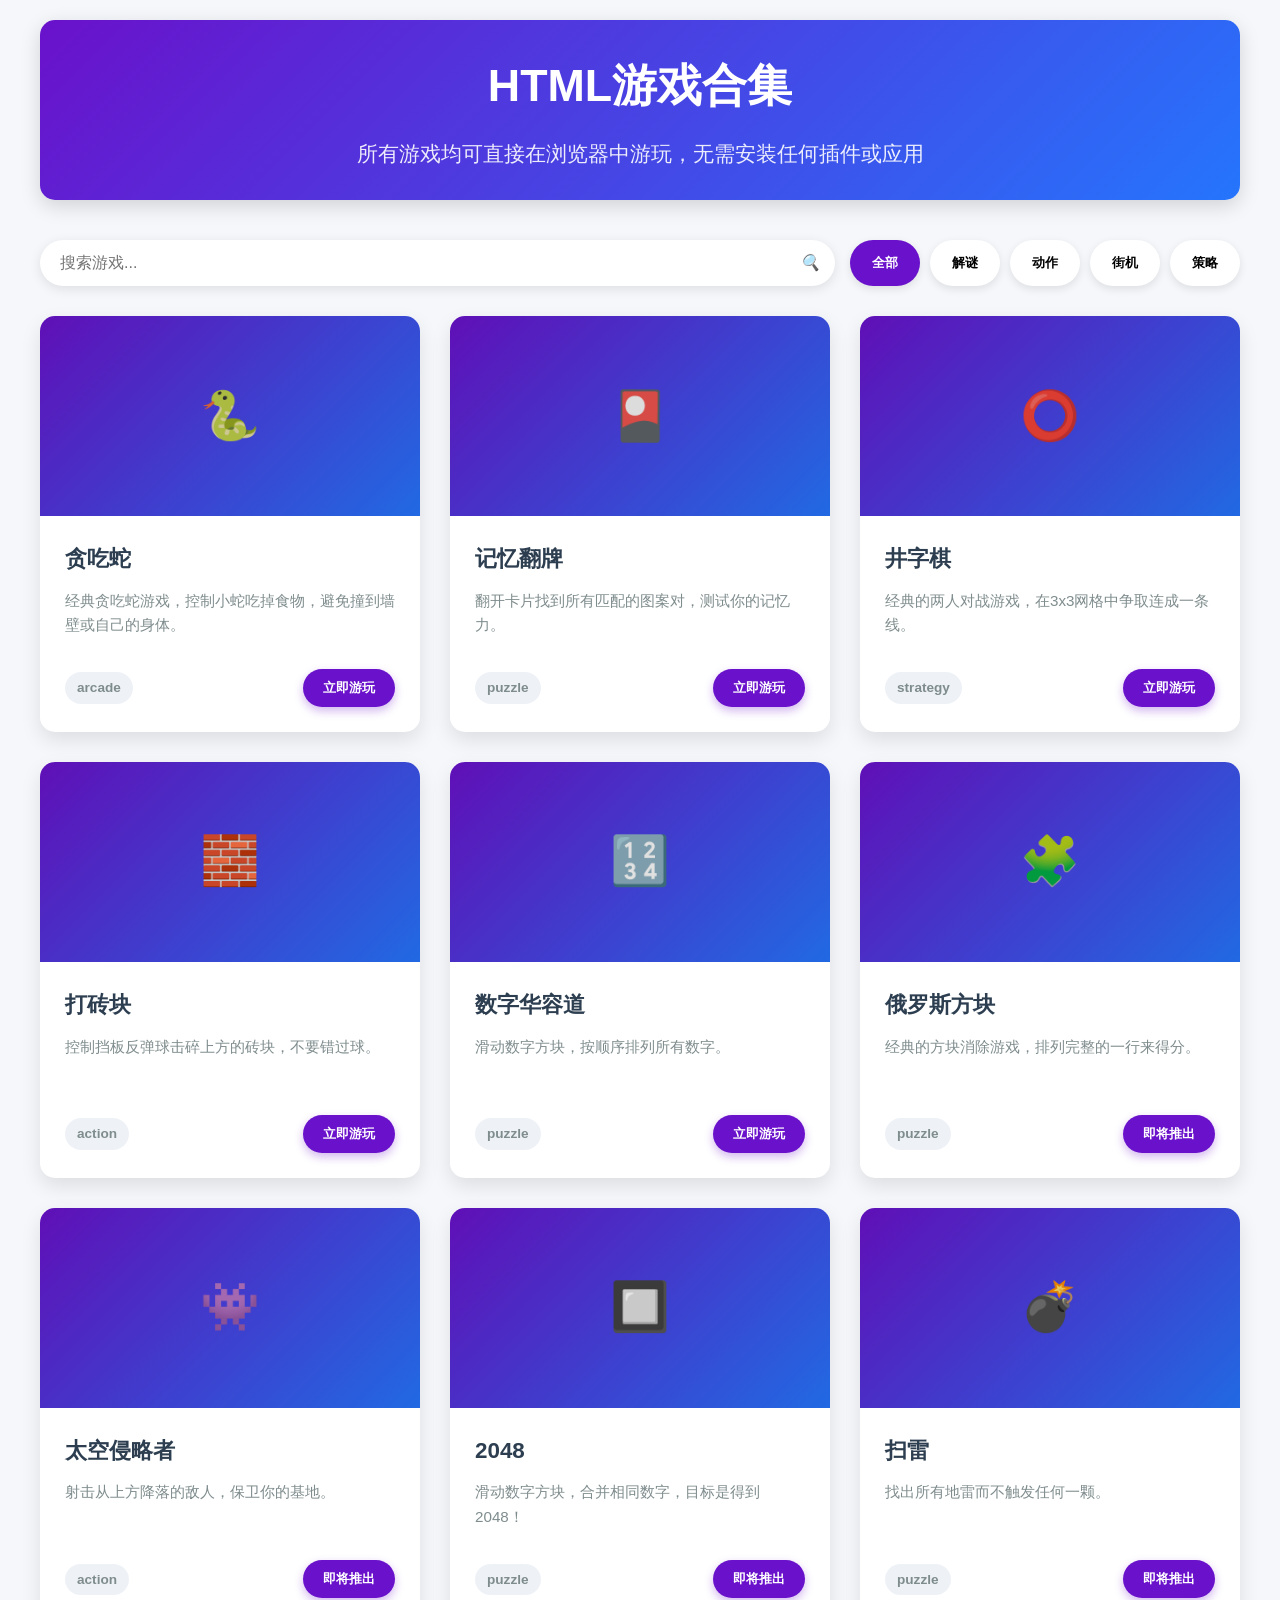
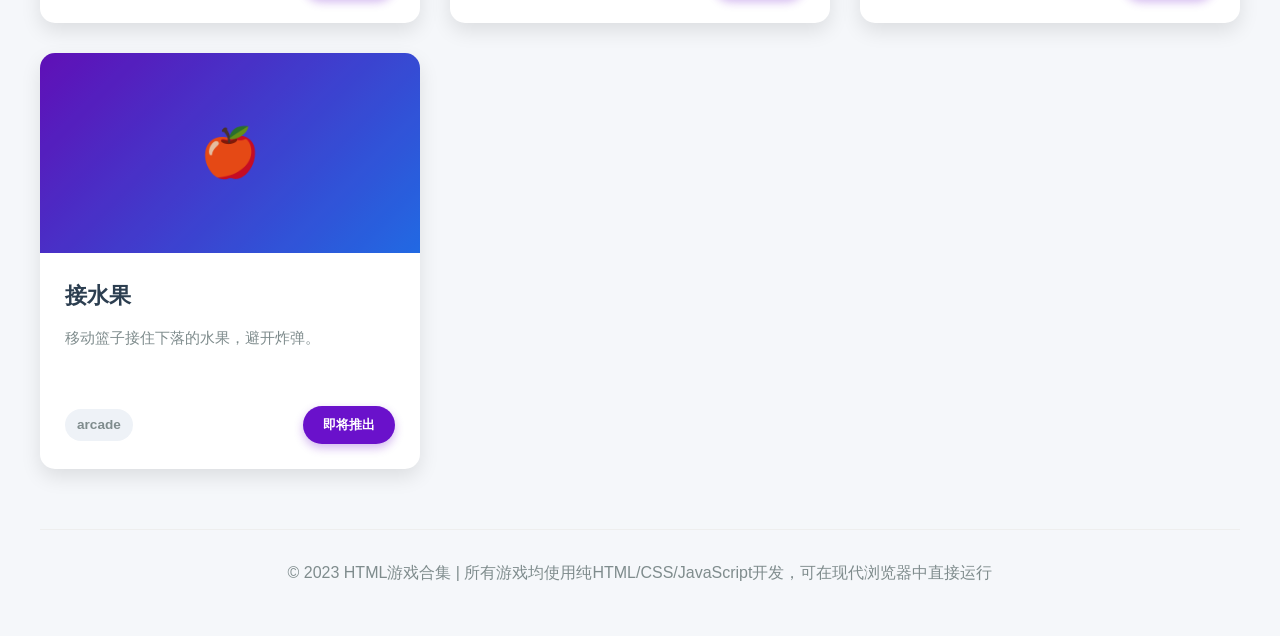
==== index.html @ 197bef22 "Add files via upload" ====
<!DOCTYPE html>
<html lang="zh-CN">
<head>
    <meta charset="UTF-8">
    <meta name="viewport" content="width=device-width, initial-scale=1.0">
    <title>HTML游戏合集 - 可直接游玩</title>
    <style>
        :root {
            --primary: #6a11cb;
            --secondary: #2575fc;
            --dark: #2c3e50;
            --light: #f5f7fa;
            --gray: #7f8c8d;
            --success: #2ecc71;
            --danger: #e74c3c;
        }
        
        * {
            margin: 0;
            padding: 0;
            box-sizing: border-box;
            font-family: 'Segoe UI', Tahoma, Geneva, Verdana, sans-serif;
        }
        
        body {
            background-color: var(--light);
            color: var(--dark);
            line-height: 1.6;
            padding: 20px;
            min-height: 100vh;
        }
        
        .container {
            max-width: 1200px;
            margin: 0 auto;
        }
        
        header {
            text-align: center;
            margin-bottom: 40px;
            padding: 30px;
            background: linear-gradient(135deg, var(--primary) 0%, var(--secondary) 100%);
            color: white;
            border-radius: 15px;
            box-shadow: 0 6px 20px rgba(0, 0, 0, 0.15);
        }
        
        h1 {
            font-size: 2.8rem;
            margin-bottom: 15px;
        }
        
        .subtitle {
            font-size: 1.3rem;
            opacity: 0.9;
            max-width: 800px;
            margin: 0 auto;
        }
        
        .controls {
            display: flex;
            justify-content: space-between;
            margin-bottom: 30px;
            flex-wrap: wrap;
            gap: 15px;
        }
        
        .search-box {
            flex: 1;
            min-width: 300px;
            position: relative;
        }
        
        .search-box input {
            width: 100%;
            padding: 14px 20px;
            border: none;
            border-radius: 30px;
            box-shadow: 0 3px 12px rgba(0, 0, 0, 0.1);
            font-size: 1rem;
            outline: none;
        }
        
        .search-box i {
            position: absolute;
            right: 15px;
            top: 50%;
            transform: translateY(-50%);
            color: var(--primary);
        }
        
        .category-filter {
            display: flex;
            gap: 10px;
            flex-wrap: wrap;
        }
        
        .category-btn {
            padding: 12px 22px;
            background: white;
            border: none;
            border-radius: 30px;
            cursor: pointer;
            box-shadow: 0 3px 8px rgba(0, 0, 0, 0.1);
            transition: all 0.3s ease;
            font-weight: 600;
        }
        
        .category-btn.active, .category-btn:hover {
            background: var(--primary);
            color: white;
        }
        
        .games-grid {
            display: grid;
            grid-template-columns: repeat(auto-fill, minmax(300px, 1fr));
            gap: 30px;
        }
        
        .game-card {
            background: white;
            border-radius: 15px;
            overflow: hidden;
            box-shadow: 0 8px 20px rgba(0, 0, 0, 0.1);
            transition: transform 0.3s ease, box-shadow 0.3s ease;
        }
        
        .game-card:hover {
            transform: translateY(-8px);
            box-shadow: 0 15px 30px rgba(0, 0, 0, 0.15);
        }
        
        .game-image {
            height: 200px;
            background: linear-gradient(135deg, var(--primary) 0%, var(--secondary) 100%);
            display: flex;
            align-items: center;
            justify-content: center;
            color: white;
            font-size: 3rem;
            position: relative;
            overflow: hidden;
        }
        
        .game-image::after {
            content: "";
            position: absolute;
            top: 0;
            left: 0;
            width: 100%;
            height: 100%;
            background: rgba(0, 0, 0, 0.1);
        }
        
        .game-info {
            padding: 25px;
        }
        
        .game-title {
            font-size: 1.4rem;
            margin-bottom: 12px;
            color: var(--dark);
        }
        
        .game-description {
            color: var(--gray);
            font-size: 0.95rem;
            margin-bottom: 20px;
            min-height: 60px;
        }
        
        .game-meta {
            display: flex;
            justify-content: space-between;
            font-size: 0.9rem;
            color: var(--gray);
            align-items: center;
        }
        
        .game-category {
            background: #eef2f7;
            padding: 5px 12px;
            border-radius: 20px;
            font-size: 0.85rem;
            font-weight: 600;
        }
        
        .play-btn {
            background: var(--primary);
            color: white;
            border: none;
            padding: 10px 20px;
            border-radius: 25px;
            cursor: pointer;
            font-weight: 600;
            transition: all 0.3s ease;
            box-shadow: 0 4px 10px rgba(106, 17, 203, 0.3);
        }
        
        .play-btn:hover {
            background: var(--secondary);
            transform: translateY(-2px);
            box-shadow: 0 6px 15px rgba(106, 17, 203, 0.4);
        }
        
        .game-modal {
            display: none;
            position: fixed;
            top: 0;
            left: 0;
            width: 100%;
            height: 100%;
            background: rgba(0, 0, 0, 0.8);
            z-index: 1000;
            align-items: center;
            justify-content: center;
            padding: 20px;
        }
        
        .modal-content {
            background: white;
            border-radius: 15px;
            width: 100%;
            max-width: 800px;
            max-height: 90vh;
            overflow-y: auto;
            box-shadow: 0 10px 40px rgba(0, 0, 0, 0.3);
            position: relative;
        }
        
        .modal-header {
            padding: 20px 25px;
            border-bottom: 1px solid #eee;
            display: flex;
            justify-content: space-between;
            align-items: center;
        }
        
        .modal-title {
            font-size: 1.6rem;
            color: var(--dark);
        }
        
        .close-modal {
            background: none;
            border: none;
            font-size: 1.8rem;
            cursor: pointer;
            color: var(--gray);
            transition: color 0.3s;
        }
        
        .close-modal:hover {
            color: var(--danger);
        }
        
        .modal-body {
            padding: 25px;
        }
        
        .game-container {
            margin-bottom: 25px;
        }
        
        .game-instructions {
            background: #f8f9fa;
            padding: 20px;
            border-radius: 10px;
            margin-top: 20px;
        }
        
        .game-instructions h3 {
            margin-bottom: 10px;
            color: var(--dark);
        }
        
        .game-instructions ul {
            padding-left: 20px;
        }
        
        .game-instructions li {
            margin-bottom: 8px;
        }
        
        footer {
            text-align: center;
            margin-top: 60px;
            padding: 30px;
            color: var(--gray);
            font-size: 1rem;
            border-top: 1px solid #eee;
        }
        
        /* 游戏特定样式 */
        .game-canvas {
            display: block;
            margin: 0 auto;
            background: #f0f0f0;
            border-radius: 8px;
            box-shadow: 0 4px 10px rgba(0, 0, 0, 0.1);
            max-width: 100%;
        }
        
        .game-controls {
            display: flex;
            justify-content: center;
            gap: 15px;
            margin-top: 20px;
            flex-wrap: wrap;
        }
        
        .game-btn {
            padding: 10px 20px;
            background: var(--primary);
            color: white;
            border: none;
            border-radius: 5px;
            cursor: pointer;
            font-weight: 600;
            transition: background 0.3s;
        }
        
        .game-btn:hover {
            background: var(--secondary);
        }
        
        .game-stats {
            display: flex;
            justify-content: center;
            gap: 30px;
            margin-bottom: 15px;
            font-weight: 600;
            color: var(--dark);
            flex-wrap: wrap;
        }
        
        /* 移动设备控制 */
        .mobile-controls {
            display: none;
            margin-top: 20px;
            flex-wrap: wrap;
            justify-content: center;
            gap: 10px;
        }
        
        .mobile-btn {
            padding: 12px 20px;
            background: var(--primary);
            color: white;
            border: none;
            border-radius: 5px;
            font-size: 1.2rem;
            cursor: pointer;
        }
        
        /* 触摸控制方向键 */
        .direction-pad {
            display: none;
            grid-template-columns: repeat(3, 1fr);
            grid-template-rows: repeat(3, 1fr);
            gap: 5px;
            margin-top: 20px;
            max-width: 150px;
            margin-left: auto;
            margin-right: auto;
        }
        
        .dir-btn {
            background: var(--primary);
            color: white;
            border: none;
            border-radius: 5px;
            padding: 15px;
            font-size: 1.2rem;
            cursor: pointer;
        }
        
        .dir-btn.up {
            grid-column: 2;
            grid-row: 1;
        }
        
        .dir-btn.left {
            grid-column: 1;
            grid-row: 2;
        }
        
        .dir-btn.right {
            grid-column: 3;
            grid-row: 2;
        }
        
        .dir-btn.down {
            grid-column: 2;
            grid-row: 3;
        }
        
        /* 响应式设计 */
        @media (max-width: 768px) {
            .controls {
                flex-direction: column;
            }
            
            .search-box {
                min-width: 100%;
            }
            
            .games-grid {
                grid-template-columns: 1fr;
            }
            
            h1 {
                font-size: 2.2rem;
            }
            
            .game-canvas {
                width: 100%;
                height: auto;
            }
            
            .mobile-controls {
                display: flex;
            }
            
            .direction-pad {
                display: grid;
            }
            
            .modal-content {
                margin: 10px;
            }
        }
        
        @media (max-width: 480px) {
            body {
                padding: 10px;
            }
            
            header {
                padding: 20px;
                margin-bottom: 20px;
            }
            
            h1 {
                font-size: 1.8rem;
            }
            
            .subtitle {
                font-size: 1rem;
            }
            
            .game-controls {
                flex-direction: column;
                align-items: center;
            }
            
            .game-btn {
                width: 100%;
                max-width: 200px;
            }
        }
    </style>
</head>
<body>
    <div class="container">
        <header>
            <h1>HTML游戏合集</h1>
            <p class="subtitle">所有游戏均可直接在浏览器中游玩，无需安装任何插件或应用</p>
        </header>
        
        <div class="controls">
            <div class="search-box">
                <input type="text" id="searchInput" placeholder="搜索游戏...">
                <i>🔍</i>
            </div>
            
            <div class="category-filter">
                <button class="category-btn active" data-category="all">全部</button>
                <button class="category-btn" data-category="puzzle">解谜</button>
                <button class="category-btn" data-category="action">动作</button>
                <button class="category-btn" data-category="arcade">街机</button>
                <button class="category-btn" data-category="strategy">策略</button>
            </div>
        </div>
        
        <div class="games-grid" id="gamesGrid">
            <!-- 游戏卡片将通过JavaScript动态生成 -->
        </div>
        
        <footer>
            <p>© 2023 HTML游戏合集 | 所有游戏均使用纯HTML/CSS/JavaScript开发，可在现代浏览器中直接运行</p>
        </footer>
    </div>

    <!-- 游戏模态框 -->
    <div class="game-modal" id="gameModal">
        <div class="modal-content">
            <div class="modal-header">
                <h2 class="modal-title" id="modalGameTitle">游戏名称</h2>
                <button class="close-modal" id="closeModal">&times;</button>
            </div>
            <div class="modal-body" id="modalGameContent">
                <!-- 游戏内容将通过JavaScript动态生成 -->
            </div>
        </div>
    </div>

    <script>
        // 游戏数据
        const games = [
            {
                id: 1,
                title: "贪吃蛇",
                description: "经典贪吃蛇游戏，控制小蛇吃掉食物，避免撞到墙壁或自己的身体。",
                category: "arcade",
                icon: "🐍",
                playable: true
            },
            {
                id: 2,
                title: "记忆翻牌",
                description: "翻开卡片找到所有匹配的图案对，测试你的记忆力。",
                category: "puzzle",
                icon: "🎴",
                playable: true
            },
            {
                id: 3,
                title: "井字棋",
                description: "经典的两人对战游戏，在3x3网格中争取连成一条线。",
                category: "strategy",
                icon: "⭕",
                playable: true
            },
            {
                id: 4,
                title: "打砖块",
                description: "控制挡板反弹球击碎上方的砖块，不要错过球。",
                category: "action",
                icon: "🧱",
                playable: true
            },
            {
                id: 5,
                title: "数字华容道",
                description: "滑动数字方块，按顺序排列所有数字。",
                category: "puzzle",
                icon: "🔢",
                playable: true
            },
            {
                id: 6,
                title: "俄罗斯方块",
                description: "经典的方块消除游戏，排列完整的一行来得分。",
                category: "puzzle",
                icon: "🧩",
                playable: false
            },
            {
                id: 7,
                title: "太空侵略者",
                description: "射击从上方降落的敌人，保卫你的基地。",
                category: "action",
                icon: "👾",
                playable: false
            },
            {
                id: 8,
                title: "2048",
                description: "滑动数字方块，合并相同数字，目标是得到2048！",
                category: "puzzle",
                icon: "🔲",
                playable: false
            },
            {
                id: 9,
                title: "扫雷",
                description: "找出所有地雷而不触发任何一颗。",
                category: "puzzle",
                icon: "💣",
                playable: false
            },
            {
                id: 10,
                title: "接水果",
                description: "移动篮子接住下落的水果，避开炸弹。",
                category: "arcade",
                icon: "🍎",
                playable: false
            }
        ];

        // 生成游戏卡片
        function renderGames(gamesToRender) {
            const gamesGrid = document.getElementById('gamesGrid');
            gamesGrid.innerHTML = '';
            
            gamesToRender.forEach(game => {
                const gameCard = document.createElement('div');
                gameCard.className = 'game-card';
                gameCard.dataset.id = game.id;
                gameCard.dataset.category = game.category;
                
                gameCard.innerHTML = `
                    <div class="game-image">
                        ${game.icon}
                    </div>
                    <div class="game-info">
                        <h3 class="game-title">${game.title}</h3>
                        <p class="game-description">${game.description}</p>
                        <div class="game-meta">
                            <span class="game-category">${game.category}</span>
                            <button class="play-btn" data-id="${game.id}">
                                ${game.playable ? '立即游玩' : '即将推出'}
                            </button>
                        </div>
                    </div>
                `;
                
                gamesGrid.appendChild(gameCard);
            });

            // 添加游戏点击事件
            document.querySelectorAll('.play-btn').forEach(button => {
                button.addEventListener('click', function() {
                    const gameId = parseInt(this.dataset.id);
                    const game = games.find(g => g.id === gameId);
                    
                    if (game.playable) {
                        openGameModal(game);
                    } else {
                        alert('此游戏即将推出，敬请期待！');
                    }
                });
            });
        }

        // 打开游戏模态框
        function openGameModal(game) {
            const modal = document.getElementById('gameModal');
            const modalTitle = document.getElementById('modalGameTitle');
            const modalContent = document.getElementById('modalGameContent');
            
            modalTitle.textContent = game.title;
            modalContent.innerHTML = getGameContent(game.id);
            
            modal.style.display = 'flex';
            
            // 防止背景滚动
            document.body.style.overflow = 'hidden';
            
            // 初始化游戏
            setTimeout(() => {
                initGame(game.id);
            }, 100);
        }

        // 关闭模态框
        document.getElementById('closeModal').addEventListener('click', function() {
            const modal = document.getElementById('gameModal');
            modal.style.display = 'none';
            document.body.style.overflow = 'auto';
            
            // 停止所有游戏循环
            stopAllGames();
        });

        // 点击模态框外部关闭
        window.addEventListener('click', function(event) {
            const modal = document.getElementById('gameModal');
            if (event.target === modal) {
                modal.style.display = 'none';
                document.body.style.overflow = 'auto';
                
                // 停止所有游戏循环
                stopAllGames();
            }
        });

        // 停止所有游戏循环
        function stopAllGames() {
            if (window.snakeGameLoop) clearInterval(window.snakeGameLoop);
            if (window.breakoutGameLoop) clearInterval(window.breakoutGameLoop);
            if (window.puzzleTimer) clearInterval(window.puzzleTimer);
        }

        // 获取游戏内容
        function getGameContent(gameId) {
            switch(gameId) {
                case 1: // 贪吃蛇
                    return `
                        <div class="game-container">
                            <div class="game-stats">
                                <div>得分: <span id="snakeScore">0</span></div>
                                <div>最高分: <span id="snakeHighScore">0</span></div>
                            </div>
                            <canvas id="snakeGame" width="400" height="400" class="game-canvas"></canvas>
                            <div class="game-controls">
                                <button class="game-btn" id="snakeStart">开始游戏</button>
                                <button class="game-btn" id="snakePause">暂停</button>
                                <button class="game-btn" id="snakeReset">重新开始</button>
                            </div>
                            <div class="direction-pad">
                                <button class="dir-btn up">↑</button>
                                <button class="dir-btn left">←</button>
                                <button class="dir-btn right">→</button>
                                <button class="dir-btn down">↓</button>
                            </div>
                        </div>
                        <div class="game-instructions">
                            <h3>游戏说明</h3>
                            <ul>
                                <li>使用键盘方向键或屏幕上的方向按钮控制蛇的移动方向</li>
                                <li>吃到食物可以增加长度和得分</li>
                                <li>撞到墙壁或自己的身体游戏结束</li>
                                <li>尽可能获得高分！</li>
                            </ul>
                        </div>
                    `;
                case 2: // 记忆翻牌
                    return `
                        <div class="game-container">
                            <div class="game-stats">
                                <div>翻牌次数: <span id="memoryMoves">0</span></div>
                                <div>匹配对数: <span id="memoryMatches">0</span>/8</div>
                            </div>
                            <div id="memoryGame" class="memory-game"></div>
                            <div class="game-controls">
                                <button class="game-btn" id="memoryStart">开始游戏</button>
                                <button class="game-btn" id="memoryReset">重新开始</button>
                            </div>
                        </div>
                        <div class="game-instructions">
                            <h3>游戏说明</h3>
                            <ul>
                                <li>点击卡片翻开它们</li>
                                <li>找到所有匹配的卡片对</li>
                                <li>用最少的翻牌次数完成游戏</li>
                                <li>测试你的记忆力！</li>
                            </ul>
                        </div>
                    `;
                case 3: // 井字棋
                    return `
                        <div class="game-container">
                            <div class="game-stats">
                                <div>当前玩家: <span id="currentPlayer">X</span></div>
                                <div>游戏状态: <span id="gameStatus">进行中</span></div>
                            </div>
                            <div id="ticTacToeGame" class="tic-tac-toe"></div>
                            <div class="game-controls">
                                <button class="game-btn" id="ticTacToeReset">重新开始</button>
                            </div>
                        </div>
                        <div class="game-instructions">
                            <h3>游戏说明</h3>
                            <ul>
                                <li>两名玩家轮流在3x3网格中放置X和O</li>
                                <li>先在任意方向连成一条线的玩家获胜</li>
                                <li>如果网格填满但没有玩家获胜，则为平局</li>
                            </ul>
                        </div>
                    `;
                case 4: // 打砖块
                    return `
                        <div class="game-container">
                            <div class="game-stats">
                                <div>得分: <span id="breakoutScore">0</span></div>
                                <div>生命: <span id="breakoutLives">3</span></div>
                            </div>
                            <canvas id="breakoutGame" width="400" height="500" class="game-canvas"></canvas>
                            <div class="game-controls">
                                <button class="game-btn" id="breakoutStart">开始游戏</button>
                                <button class="game-btn" id="breakoutPause">暂停</button>
                                <button class="game-btn" id="breakoutReset">重新开始</button>
                            </div>
                            <div class="mobile-controls">
                                <button class="mobile-btn" id="breakoutLeft">←</button>
                                <button class="mobile-btn" id="breakoutRight">→</button>
                            </div>
                        </div>
                        <div class="game-instructions">
                            <h3>游戏说明</h3>
                            <ul>
                                <li>使用鼠标、键盘左右键或屏幕上的按钮移动挡板</li>
                                <li>反弹球击碎上方的砖块</li>
                                <li>不要错过球，否则会失去一条生命</li>
                                <li>击碎所有砖块获胜</li>
                            </ul>
                        </div>
                    `;
                case 5: // 数字华容道
                    return `
                        <div class="game-container">
                            <div class="game-stats">
                                <div>移动步数: <span id="puzzleMoves">0</span></div>
                                <div>用时: <span id="puzzleTime">0</span>秒</div>
                            </div>
                            <div id="puzzleGame" class="puzzle-game"></div>
                            <div class="game-controls">
                                <button class="game-btn" id="puzzleStart">开始游戏</button>
                                <button class="game-btn" id="puzzleReset">重新开始</button>
                            </div>
                        </div>
                        <div class="game-instructions">
                            <h3>游戏说明</h3>
                            <ul>
                                <li>点击与空位相邻的数字方块进行移动</li>
                                <li>目标是将数字按顺序排列</li>
                                <li>用最少的步数和时间完成拼图</li>
                            </ul>
                        </div>
                    `;
                default:
                    return `<p>此游戏即将推出，敬请期待！</p>`;
            }
        }

        // 初始化游戏
        function initGame(gameId) {
            switch(gameId) {
                case 1:
                    initSnakeGame();
                    break;
                case 2:
                    initMemoryGame();
                    break;
                case 3:
                    initTicTacToe();
                    break;
                case 4:
                    initBreakout();
                    break;
                case 5:
                    initPuzzle();
                    break;
            }
        }

        // 贪吃蛇游戏实现 - 修复版
        function initSnakeGame() {
            const canvas = document.getElementById('snakeGame');
            const ctx = canvas.getContext('2d');
            const scoreElement = document.getElementById('snakeScore');
            const highScoreElement = document.getElementById('snakeHighScore');
            const startBtn = document.getElementById('snakeStart');
            const pauseBtn = document.getElementById('snakePause');
            const resetBtn = document.getElementById('snakeReset');
            
            // 调整画布大小以适应移动设备
            if (window.innerWidth < 768) {
                canvas.width = Math.min(400, window.innerWidth - 40);
                canvas.height = canvas.width;
            }
            
            const gridSize = 20;
            const tileCount = canvas.width / gridSize;
            
            let snake = [];
            let food = {};
            let dx = 0;
            let dy = 0;
            let score = 0;
            let highScore = localStorage.getItem('snakeHighScore') || 0;
            let gameRunning = false;
            let gameLoop;
            
            highScoreElement.textContent = highScore;
            
            function init() {
                // 蛇的初始位置在画布中央
                snake = [
                    {x: Math.floor(tileCount/2), y: Math.floor(tileCount/2)},
                    {x: Math.floor(tileCount/2)-1, y: Math.floor(tileCount/2)},
                    {x: Math.floor(tileCount/2)-2, y: Math.floor(tileCount/2)}
                ];
                
                // 生成食物位置
                generateFood();
                
                dx = 1; // 初始向右移动
                dy = 0;
                score = 0;
                scoreElement.textContent = score;
            }
            
            function generateFood() {
                // 生成不在蛇身上的食物位置
                do {
                    food = {
                        x: Math.floor(Math.random() * tileCount),
                        y: Math.floor(Math.random() * tileCount)
                    };
                } while (snake.some(segment => segment.x === food.x && segment.y === food.y));
            }
            
            function drawGame() {
                // 清空画布
                ctx.fillStyle = '#f0f0f0';
                ctx.fillRect(0, 0, canvas.width, canvas.height);
                
                // 绘制蛇
                snake.forEach((segment, index) => {
                    // 蛇头用不同颜色
                    if (index === 0) {
                        ctx.fillStyle = '#2ecc71'; // 蛇头颜色
                    } else {
                        ctx.fillStyle = '#27ae60'; // 蛇身颜色
                    }
                    ctx.fillRect(segment.x * gridSize, segment.y * gridSize, gridSize - 1, gridSize - 1);
                    
                    // 绘制蛇身边框
                    ctx.strokeStyle = '#1e8449';
                    ctx.strokeRect(segment.x * gridSize, segment.y * gridSize, gridSize - 1, gridSize - 1);
                });
                
                // 绘制食物
                ctx.fillStyle = '#e74c3c';
                ctx.beginPath();
                ctx.arc(
                    food.x * gridSize + gridSize/2, 
                    food.y * gridSize + gridSize/2, 
                    gridSize/2 - 2, 
                    0, 
                    Math.PI * 2
                );
                ctx.fill();
                
                // 绘制网格
                ctx.strokeStyle = '#ddd';
                ctx.lineWidth = 0.5;
                for (let i = 0; i < tileCount; i++) {
                    ctx.beginPath();
                    ctx.moveTo(i * gridSize, 0);
                    ctx.lineTo(i * gridSize, canvas.height);
                    ctx.stroke();
                    
                    ctx.beginPath();
                    ctx.moveTo(0, i * gridSize);
                    ctx.lineTo(canvas.width, i * gridSize);
                    ctx.stroke();
                }
            }
            
            function update() {
                if (!gameRunning) return;
                
                const head = {x: snake[0].x + dx, y: snake[0].y + dy};
                
                // 检查游戏结束条件
                if (
                    head.x < 0 || head.x >= tileCount || 
                    head.y < 0 || head.y >= tileCount ||
                    snake.some(segment => segment.x === head.x && segment.y === head.y)
                ) {
                    gameOver();
                    return;
                }
                
                snake.unshift(head);
                
                // 检查是否吃到食物
                if (head.x === food.x && head.y === food.y) {
                    score += 10;
                    scoreElement.textContent = score;
                    
                    // 生成新食物
                    generateFood();
                } else {
                    snake.pop();
                }
            }
            
            function gameOver() {
                gameRunning = false;
                clearInterval(gameLoop);
                alert(`游戏结束！你的得分: ${score}`);
                
                if (score > highScore) {
                    highScore = score;
                    highScoreElement.textContent = highScore;
                    localStorage.setItem('snakeHighScore', highScore);
                }
            }
            
            function gameStep() {
                update();
                drawGame();
            }
            
            function startGame() {
                if (gameRunning) return;
                gameRunning = true;
                gameLoop = setInterval(gameStep, 150);
                window.snakeGameLoop = gameLoop;
            }
            
            function pauseGame() {
                gameRunning = !gameRunning;
                pauseBtn.textContent = gameRunning ? '暂停' : '继续';
            }
            
            function resetGame() {
                gameRunning = false;
                clearInterval(gameLoop);
                init();
                drawGame();
                pauseBtn.textContent = '暂停';
            }
            
            // 键盘控制
            document.addEventListener('keydown', (e) => {
                if (!gameRunning) return;
                
                switch(e.key) {
                    case 'ArrowUp':
                        if (dy !== 1) {
                            dx = 0;
                            dy = -1;
                        }
                        break;
                    case 'ArrowDown':
                        if (dy !== -1) {
                            dx = 0;
                            dy = 1;
                        }
                        break;
                    case 'ArrowLeft':
                        if (dx !== 1) {
                            dx = -1;
                            dy = 0;
                        }
                        break;
                    case 'ArrowRight':
                        if (dx !== -1) {
                            dx = 1;
                            dy = 0;
                        }
                        break;
                }
            });
            
            // 触摸控制
            document.querySelector('.dir-btn.up').addEventListener('click', () => {
                if (gameRunning && dy !== 1) {
                    dx = 0;
                    dy = -1;
                }
            });
            
            document.querySelector('.dir-btn.down').addEventListener('click', () => {
                if (gameRunning && dy !== -1) {
                    dx = 0;
                    dy = 1;
                }
            });
            
            document.querySelector('.dir-btn.left').addEventListener('click', () => {
                if (gameRunning && dx !== 1) {
                    dx = -1;
                    dy = 0;
                }
            });
            
            document.querySelector('.dir-btn.right').addEventListener('click', () => {
                if (gameRunning && dx !== -1) {
                    dx = 1;
                    dy = 0;
                }
            });
            
            // 按钮事件
            startBtn.addEventListener('click', startGame);
            pauseBtn.addEventListener('click', pauseGame);
            resetBtn.addEventListener('click', resetGame);
            
            // 初始绘制
            init();
            drawGame();
        }

        // 记忆翻牌游戏实现
        function initMemoryGame() {
            const memoryGame = document.getElementById('memoryGame');
            const movesElement = document.getElementById('memoryMoves');
            const matchesElement = document.getElementById('memoryMatches');
            const startBtn = document.getElementById('memoryStart');
            const resetBtn = document.getElementById('memoryReset');
            
            const cardValues = ['🍎', '🍌', '🍒', '🍇', '🍊', '🍓', '🥝', '🍑'];
            let cards = [];
            let flippedCards = [];
            let matchedPairs = 0;
            let moves = 0;
            let gameStarted = false;
            
            function init() {
                memoryGame.innerHTML = '';
                cards = [...cardValues, ...cardValues]
                    .sort(() => Math.random() - 0.5)
                    .map((value, index) => ({ id: index, value, flipped: false, matched: false }));
                
                cards.forEach(card => {
                    const cardElement = document.createElement('div');
                    cardElement.className = 'memory-card';
                    cardElement.dataset.id = card.id;
                    cardElement.innerHTML = `
                        <div class="card-front">?</div>
                        <div class="card-back">${card.value}</div>
                    `;
                    
                    cardElement.addEventListener('click', () => flipCard(card.id));
                    memoryGame.appendChild(cardElement);
                });
                
                flippedCards = [];
                matchedPairs = 0;
                moves = 0;
                movesElement.textContent = moves;
                matchesElement.textContent = `${matchedPairs}/8`;
                gameStarted = true;
                
                // 添加CSS样式
                const style = document.createElement('style');
                style.textContent = `
                    .memory-game {
                        display: grid;
                        grid-template-columns: repeat(4, 1fr);
                        gap: 10px;
                        max-width: 400px;
                        margin: 0 auto;
                    }
                    .memory-card {
                        width: 80px;
                        height: 80px;
                        perspective: 1000px;
                        cursor: pointer;
                    }
                    .memory-card > div {
                        width: 100%;
                        height: 100%;
                        position: absolute;
                        backface-visibility: hidden;
                        display: flex;
                        align-items: center;
                        justify-content: center;
                        font-size: 2rem;
                        border-radius: 8px;
                        transition: transform 0.6s;
                    }
                    .card-front {
                        background: linear-gradient(135deg, #6a11cb, #2575fc);
                        color: white;
                    }
                    .card-back {
                        background: white;
                        transform: rotateY(180deg);
                        box-shadow: 0 4px 8px rgba(0,0,0,0.1);
                    }
                    .memory-card.flipped .card-front {
                        transform: rotateY(180deg);
                    }
                    .memory-card.flipped .card-back {
                        transform: rotateY(0);
                    }
                    .memory-card.matched .card-back {
                        background: #2ecc71;
                    }
                    
                    @media (max-width: 480px) {
                        .memory-game {
                            grid-template-columns: repeat(4, 1fr);
                            gap: 5px;
                        }
                        .memory-card {
                            width: 70px;
                            height: 70px;
                        }
                    }
                `;
                document.head.appendChild(style);
            }
            
            function flipCard(cardId) {
                if (!gameStarted) return;
                
                const card = cards.find(c => c.id === cardId);
                const cardElement = document.querySelector(`.memory-card[data-id="${cardId}"]`);
                
                if (card.flipped || card.matched || flippedCards.length >= 2) return;
                
                card.flipped = true;
                cardElement.classList.add('flipped');
                flippedCards.push(card);
                
                if (flippedCards.length === 2) {
                    moves++;
                    movesElement.textContent = moves;
                    
                    const [card1, card2] = flippedCards;
                    
                    if (card1.value === card2.value) {
                        // 匹配成功
                        card1.matched = true;
                        card2.matched = true;
                        matchedPairs++;
                        matchesElement.textContent = `${matchedPairs}/8`;
                        
                        flippedCards = [];
                        
                        if (matchedPairs === 8) {
                            setTimeout(() => {
                                alert(`恭喜！你用了 ${moves} 步完成了游戏！`);
                            }, 500);
                        }
                    } else {
                        // 不匹配，翻回去
                        setTimeout(() => {
                            card1.flipped = false;
                            card2.flipped = false;
                            
                            document.querySelector(`.memory-card[data-id="${card1.id}"]`).classList.remove('flipped');
                            document.querySelector(`.memory-card[data-id="${card2.id}"]`).classList.remove('flipped');
                            
                            flippedCards = [];
                        }, 1000);
                    }
                }
            }
            
            startBtn.addEventListener('click', init);
            resetBtn.addEventListener('click', init);
            
            // 初始游戏
            init();
        }

        // 井字棋游戏实现
        function initTicTacToe() {
            const ticTacToeGame = document.getElementById('ticTacToeGame');
            const currentPlayerElement = document.getElementById('currentPlayer');
            const gameStatusElement = document.getElementById('gameStatus');
            const resetBtn = document.getElementById('ticTacToeReset');
            
            let board = Array(9).fill('');
            let currentPlayer = 'X';
            let gameActive = true;
            
            function init() {
                ticTacToeGame.innerHTML = '';
                board = Array(9).fill('');
                currentPlayer = 'X';
                gameActive = true;
                
                currentPlayerElement.textContent = currentPlayer;
                gameStatusElement.textContent = '进行中';
                
                for (let i = 0; i < 9; i++) {
                    const cell = document.createElement('div');
                    cell.className = 'tic-tac-toe-cell';
                    cell.dataset.index = i;
                    cell.addEventListener('click', () => handleCellClick(i));
                    ticTacToeGame.appendChild(cell);
                }
                
                // 添加CSS样式
                const style = document.createElement('style');
                style.textContent = `
                    .tic-tac-toe {
                        display: grid;
                        grid-template-columns: repeat(3, 1fr);
                        gap: 5px;
                        max-width: 300px;
                        margin: 0 auto;
                    }
                    .tic-tac-toe-cell {
                        width: 100px;
                        height: 100px;
                        background: white;
                        border: 2px solid #6a11cb;
                        display: flex;
                        align-items: center;
                        justify-content: center;
                        font-size: 2.5rem;
                        font-weight: bold;
                        cursor: pointer;
                        border-radius: 5px;
                    }
                    .tic-tac-toe-cell:hover {
                        background: #f0f0f0;
                    }
                    .tic-tac-toe-cell.x {
                        color: #e74c3c;
                    }
                    .tic-tac-toe-cell.o {
                        color: #3498db;
                    }
                    
                    @media (max-width: 480px) {
                        .tic-tac-toe {
                            max-width: 250px;
                        }
                        .tic-tac-toe-cell {
                            width: 80px;
                            height: 80px;
                            font-size: 2rem;
                        }
                    }
                `;
                document.head.appendChild(style);
            }
            
            function handleCellClick(index) {
                if (!gameActive || board[index] !== '') return;
                
                board[index] = currentPlayer;
                const cell = document.querySelector(`.tic-tac-toe-cell[data-index="${index}"]`);
                cell.textContent = currentPlayer;
                cell.classList.add(currentPlayer.toLowerCase());
                
                if (checkWinner()) {
                    gameStatusElement.textContent = `玩家 ${currentPlayer} 获胜！`;
                    gameActive = false;
                } else if (board.every(cell => cell !== '')) {
                    gameStatusElement.textContent = '平局！';
                    gameActive = false;
                } else {
                    currentPlayer = currentPlayer === 'X' ? 'O' : 'X';
                    currentPlayerElement.textContent = currentPlayer;
                }
            }
            
            function checkWinner() {
                const winPatterns = [
                    [0, 1, 2], [3, 4, 5], [6, 7, 8], // 行
                    [0, 3, 6], [1, 4, 7], [2, 5, 8], // 列
                    [0, 4, 8], [2, 4, 6] // 对角线
                ];
                
                return winPatterns.some(pattern => {
                    const [a, b, c] = pattern;
                    return board[a] !== '' && board[a] === board[b] && board[a] === board[c];
                });
            }
            
            resetBtn.addEventListener('click', init);
            
            // 初始游戏
            init();
        }

        // 打砖块游戏实现
        function initBreakout() {
            const canvas = document.getElementById('breakoutGame');
            const ctx = canvas.getContext('2d');
            const scoreElement = document.getElementById('breakoutScore');
            const livesElement = document.getElementById('breakoutLives');
            const startBtn = document.getElementById('breakoutStart');
            const pauseBtn = document.getElementById('breakoutPause');
            const resetBtn = document.getElementById('breakoutReset');
            const leftBtn = document.getElementById('breakoutLeft');
            const rightBtn = document.getElementById('breakoutRight');
            
            // 调整画布大小以适应移动设备
            if (window.innerWidth < 768) {
                canvas.width = Math.min(400, window.innerWidth - 40);
                canvas.height = canvas.width * 1.25; // 保持宽高比
            }
            
            const paddleHeight = 10;
            const paddleWidth = 75;
            const ballRadius = 10;
            const brickRowCount = 5;
            const brickColumnCount = 8;
            const brickWidth = 50;
            const brickHeight = 20;
            const brickPadding = 10;
            const brickOffsetTop = 30;
            const brickOffsetLeft = 20;
            
            let paddleX = (canvas.width - paddleWidth) / 2;
            let ballX = canvas.width / 2;
            let ballY = canvas.height - 30;
            let ballDX = 4;
            let ballDY = -4;
            let score = 0;
            let lives = 3;
            let rightPressed = false;
            let leftPressed = false;
            let gameRunning = false;
            let gameLoop;
            
            const bricks = [];
            for (let c = 0; c < brickColumnCount; c++) {
                bricks[c] = [];
                for (let r = 0; r < brickRowCount; r++) {
                    bricks[c][r] = { x: 0, y: 0, status: 1 };
                }
            }
            
            function init() {
                paddleX = (canvas.width - paddleWidth) / 2;
                ballX = canvas.width / 2;
                ballY = canvas.height - 30;
                ballDX = 4;
                ballDY = -4;
                score = 0;
                lives = 3;
                
                scoreElement.textContent = score;
                livesElement.textContent = lives;
                
                for (let c = 0; c < brickColumnCount; c++) {
                    for (let r = 0; r < brickRowCount; r++) {
                        bricks[c][r].status = 1;
                    }
                }
            }
            
            function drawBall() {
                ctx.beginPath();
                ctx.arc(ballX, ballY, ballRadius, 0, Math.PI * 2);
                ctx.fillStyle = '#e74c3c';
                ctx.fill();
                ctx.closePath();
            }
            
            function drawPaddle() {
                ctx.beginPath();
                ctx.rect(paddleX, canvas.height - paddleHeight, paddleWidth, paddleHeight);
                ctx.fillStyle = '#6a11cb';
                ctx.fill();
                ctx.closePath();
            }
            
            function drawBricks() {
                for (let c = 0; c < brickColumnCount; c++) {
                    for (let r = 0; r < brickRowCount; r++) {
                        if (bricks[c][r].status === 1) {
                            const brickX = c * (brickWidth + brickPadding) + brickOffsetLeft;
                            const brickY = r * (brickHeight + brickPadding) + brickOffsetTop;
                            bricks[c][r].x = brickX;
                            bricks[c][r].y = brickY;
                            
                            ctx.beginPath();
                            ctx.rect(brickX, brickY, brickWidth, brickHeight);
                            ctx.fillStyle = '#3498db';
                            ctx.fill();
                            ctx.closePath();
                        }
                    }
                }
            }
            
            function draw() {
                ctx.clearRect(0, 0, canvas.width, canvas.height);
                drawBricks();
                drawBall();
                drawPaddle();
                collisionDetection();
                
                if (ballX + ballDX > canvas.width - ballRadius || ballX + ballDX < ballRadius) {
                    ballDX = -ballDX;
                }
                
                if (ballY + ballDY < ballRadius) {
                    ballDY = -ballDY;
                } else if (ballY + ballDY > canvas.height - ballRadius) {
                    if (ballX > paddleX && ballX < paddleX + paddleWidth) {
                        ballDY = -ballDY;
                    } else {
                        lives--;
                        livesElement.textContent = lives;
                        
                        if (lives === 0) {
                            gameOver();
                        } else {
                            ballX = canvas.width / 2;
                            ballY = canvas.height - 30;
                            ballDX = 4;
                            ballDY = -4;
                            paddleX = (canvas.width - paddleWidth) / 2;
                        }
                    }
                }
                
                ballX += ballDX;
                ballY += ballDY;
                
                if (rightPressed && paddleX < canvas.width - paddleWidth) {
                    paddleX += 7;
                } else if (leftPressed && paddleX > 0) {
                    paddleX -= 7;
                }
            }
            
            function collisionDetection() {
                for (let c = 0; c < brickColumnCount; c++) {
                    for (let r = 0; r < brickRowCount; r++) {
                        const brick = bricks[c][r];
                        if (brick.status === 1) {
                            if (
                                ballX > brick.x && 
                                ballX < brick.x + brickWidth && 
                                ballY > brick.y && 
                                ballY < brick.y + brickHeight
                            ) {
                                ballDY = -ballDY;
                                brick.status = 0;
                                score += 10;
                                scoreElement.textContent = score;
                                
                                if (score === brickRowCount * brickColumnCount * 10) {
                                    alert('恭喜！你赢了！');
                                    gameRunning = false;
                                    clearInterval(gameLoop);
                                }
                            }
                        }
                    }
                }
            }
            
            function gameOver() {
                gameRunning = false;
                clearInterval(gameLoop);
                alert('游戏结束！');
            }
            
            function startGame() {
                if (gameRunning) return;
                gameRunning = true;
                gameLoop = setInterval(draw, 10);
                window.breakoutGameLoop = gameLoop;
            }
            
            function pauseGame() {
                gameRunning = !gameRunning;
                if (gameRunning) {
                    gameLoop = setInterval(draw, 10);
                    pauseBtn.textContent = '暂停';
                } else {
                    clearInterval(gameLoop);
                    pauseBtn.textContent = '继续';
                }
            }
            
            function resetGame() {
                gameRunning = false;
                clearInterval(gameLoop);
                init();
                draw();
                pauseBtn.textContent = '暂停';
            }
            
            // 键盘控制
            document.addEventListener('keydown', (e) => {
                if (e.key === 'Right' || e.key === 'ArrowRight') {
                    rightPressed = true;
                } else if (e.key === 'Left' || e.key === 'ArrowLeft') {
                    leftPressed = true;
                }
            });
            
            document.addEventListener('keyup', (e) => {
                if (e.key === 'Right' || e.key === 'ArrowRight') {
                    rightPressed = false;
                } else if (e.key === 'Left' || e.key === 'ArrowLeft') {
                    leftPressed = false;
                }
            });
            
            // 鼠标控制
            canvas.addEventListener('mousemove', (e) => {
                const relativeX = e.clientX - canvas.getBoundingClientRect().left;
                if (relativeX > 0 && relativeX < canvas.width) {
                    paddleX = relativeX - paddleWidth / 2;
                }
            });
            
            // 触摸控制
            leftBtn.addEventListener('mousedown', () => leftPressed = true);
            leftBtn.addEventListener('mouseup', () => leftPressed = false);
            leftBtn.addEventListener('touchstart', () => leftPressed = true);
            leftBtn.addEventListener('touchend', () => leftPressed = false);
            
            rightBtn.addEventListener('mousedown', () => rightPressed = true);
            rightBtn.addEventListener('mouseup', () => rightPressed = false);
            rightBtn.addEventListener('touchstart', () => rightPressed = true);
            rightBtn.addEventListener('touchend', () => rightPressed = false);
            
            // 按钮事件
            startBtn.addEventListener('click', startGame);
            pauseBtn.addEventListener('click', pauseGame);
            resetBtn.addEventListener('click', resetGame);
            
            // 初始绘制
            init();
            draw();
        }

        // 数字华容道游戏实现
        function initPuzzle() {
            const puzzleGame = document.getElementById('puzzleGame');
            const movesElement = document.getElementById('puzzleMoves');
            const timeElement = document.getElementById('puzzleTime');
            const startBtn = document.getElementById('puzzleStart');
            const resetBtn = document.getElementById('puzzleReset');
            
            let puzzle = [];
            let emptyIndex = 8;
            let moves = 0;
            let time = 0;
            let timer;
            let gameStarted = false;
            
            function init() {
                puzzleGame.innerHTML = '';
                
                // 创建初始拼图（已解决状态）
                puzzle = [1, 2, 3, 4, 5, 6, 7, 8, 0];
                emptyIndex = 8;
                
                // 随机打乱拼图
                for (let i = 0; i < 1000; i++) {
                    const possibleMoves = getPossibleMoves();
                    const randomMove = possibleMoves[Math.floor(Math.random() * possibleMoves.length)];
                    moveTile(randomMove);
                }
                
                // 渲染拼图
                puzzle.forEach((value, index) => {
                    const tile = document.createElement('div');
                    tile.className = `puzzle-tile ${value === 0 ? 'empty' : ''}`;
                    tile.textContent = value === 0 ? '' : value;
                    tile.dataset.index = index;
                    
                    if (value !== 0) {
                        tile.addEventListener('click', () => handleTileClick(index));
                    }
                    
                    puzzleGame.appendChild(tile);
                });
                
                moves = 0;
                time = 0;
                movesElement.textContent = moves;
                timeElement.textContent = time;
                
                // 添加CSS样式
                const style = document.createElement('style');
                style.textContent = `
                    .puzzle-game {
                        display: grid;
                        grid-template-columns: repeat(3, 1fr);
                        gap: 5px;
                        max-width: 300px;
                        margin: 0 auto;
                    }
                    .puzzle-tile {
                        width: 95px;
                        height: 95px;
                        background: linear-gradient(135deg, #6a11cb, #2575fc);
                        color: white;
                        display: flex;
                        align-items: center;
                        justify-content: center;
                        font-size: 2rem;
                        font-weight: bold;
                        border-radius: 5px;
                        cursor: pointer;
                        transition: transform 0.2s;
                    }
                    .puzzle-tile:hover:not(.empty) {
                        transform: scale(1.05);
                    }
                    .puzzle-tile.empty {
                        background: #f0f0f0;
                        cursor: default;
                    }
                    
                    @media (max-width: 480px) {
                        .puzzle-game {
                            max-width: 250px;
                        }
                        .puzzle-tile {
                            width: 80px;
                            height: 80px;
                            font-size: 1.5rem;
                        }
                    }
                `;
                document.head.appendChild(style);
            }
            
            function getPossibleMoves() {
                const moves = [];
                const row = Math.floor(emptyIndex / 3);
                const col = emptyIndex % 3;
                
                if (row > 0) moves.push(emptyIndex - 3); // 上
                if (row < 2) moves.push(emptyIndex + 3); // 下
                if (col > 0) moves.push(emptyIndex - 1); // 左
                if (col < 2) moves.push(emptyIndex + 1); // 右
                
                return moves;
            }
            
            function moveTile(index) {
                if (!getPossibleMoves().includes(index)) return false;
                
                // 交换位置
                [puzzle[emptyIndex], puzzle[index]] = [puzzle[index], puzzle[emptyIndex]];
                emptyIndex = index;
                
                return true;
            }
            
            function handleTileClick(index) {
                if (!gameStarted) {
                    gameStarted = true;
                    startTimer();
                }
                
                if (moveTile(index)) {
                    moves++;
                    movesElement.textContent = moves;
                    updatePuzzleDisplay();
                    
                    if (checkWin()) {
                        clearInterval(timer);
                        setTimeout(() => {
                            alert(`恭喜！你在 ${time} 秒内用 ${moves} 步完成了拼图！`);
                        }, 500);
                    }
                }
            }
            
            function updatePuzzleDisplay() {
                const tiles = document.querySelectorAll('.puzzle-tile');
                tiles.forEach((tile, index) => {
                    tile.textContent = puzzle[index] === 0 ? '' : puzzle[index];
                    tile.className = `puzzle-tile ${puzzle[index] === 0 ? 'empty' : ''}`;
                    
                    if (puzzle[index] !== 0) {
                        tile.addEventListener('click', () => handleTileClick(index));
                    } else {
                        tile.removeEventListener('click', () => handleTileClick(index));
                    }
                });
            }
            
            function checkWin() {
                for (let i = 0; i < 8; i++) {
                    if (puzzle[i] !== i + 1) return false;
                }
                return puzzle[8] === 0;
            }
            
            function startTimer() {
                clearInterval(timer);
                timer = setInterval(() => {
                    time++;
                    timeElement.textContent = time;
                }, 1000);
                window.puzzleTimer = timer;
            }
            
            startBtn.addEventListener('click', () => {
                if (!gameStarted) {
                    gameStarted = true;
                    startTimer();
                }
            });
            
            resetBtn.addEventListener('click', () => {
                gameStarted = false;
                clearInterval(timer);
                init();
            });
            
            // 初始游戏
            init();
        }

        // 初始渲染
        renderGames(games);

        // 搜索功能
        document.getElementById('searchInput').addEventListener('input', function(e) {
            const searchTerm = e.target.value.toLowerCase();
            const filteredGames = games.filter(game => 
                game.title.toLowerCase().includes(searchTerm) || 
                game.description.toLowerCase().includes(searchTerm) ||
                game.category.toLowerCase().includes(searchTerm)
            );
            renderGames(filteredGames);
        });

        // 分类筛选
        document.querySelectorAll('.category-btn').forEach(button => {
            button.addEventListener('click', function() {
                // 更新活动按钮
                document.querySelectorAll('.category-btn').forEach(btn => {
                    btn.classList.remove('active');
                });
                this.classList.add('active');
                
                const category = this.getAttribute('data-category');
                let filteredGames;
                
                if (category === 'all') {
                    filteredGames = games;
                } else {
                    filteredGames = games.filter(game => game.category === category);
                }
                
                renderGames(filteredGames);
            });
        });
    </script>
</body>
</html>
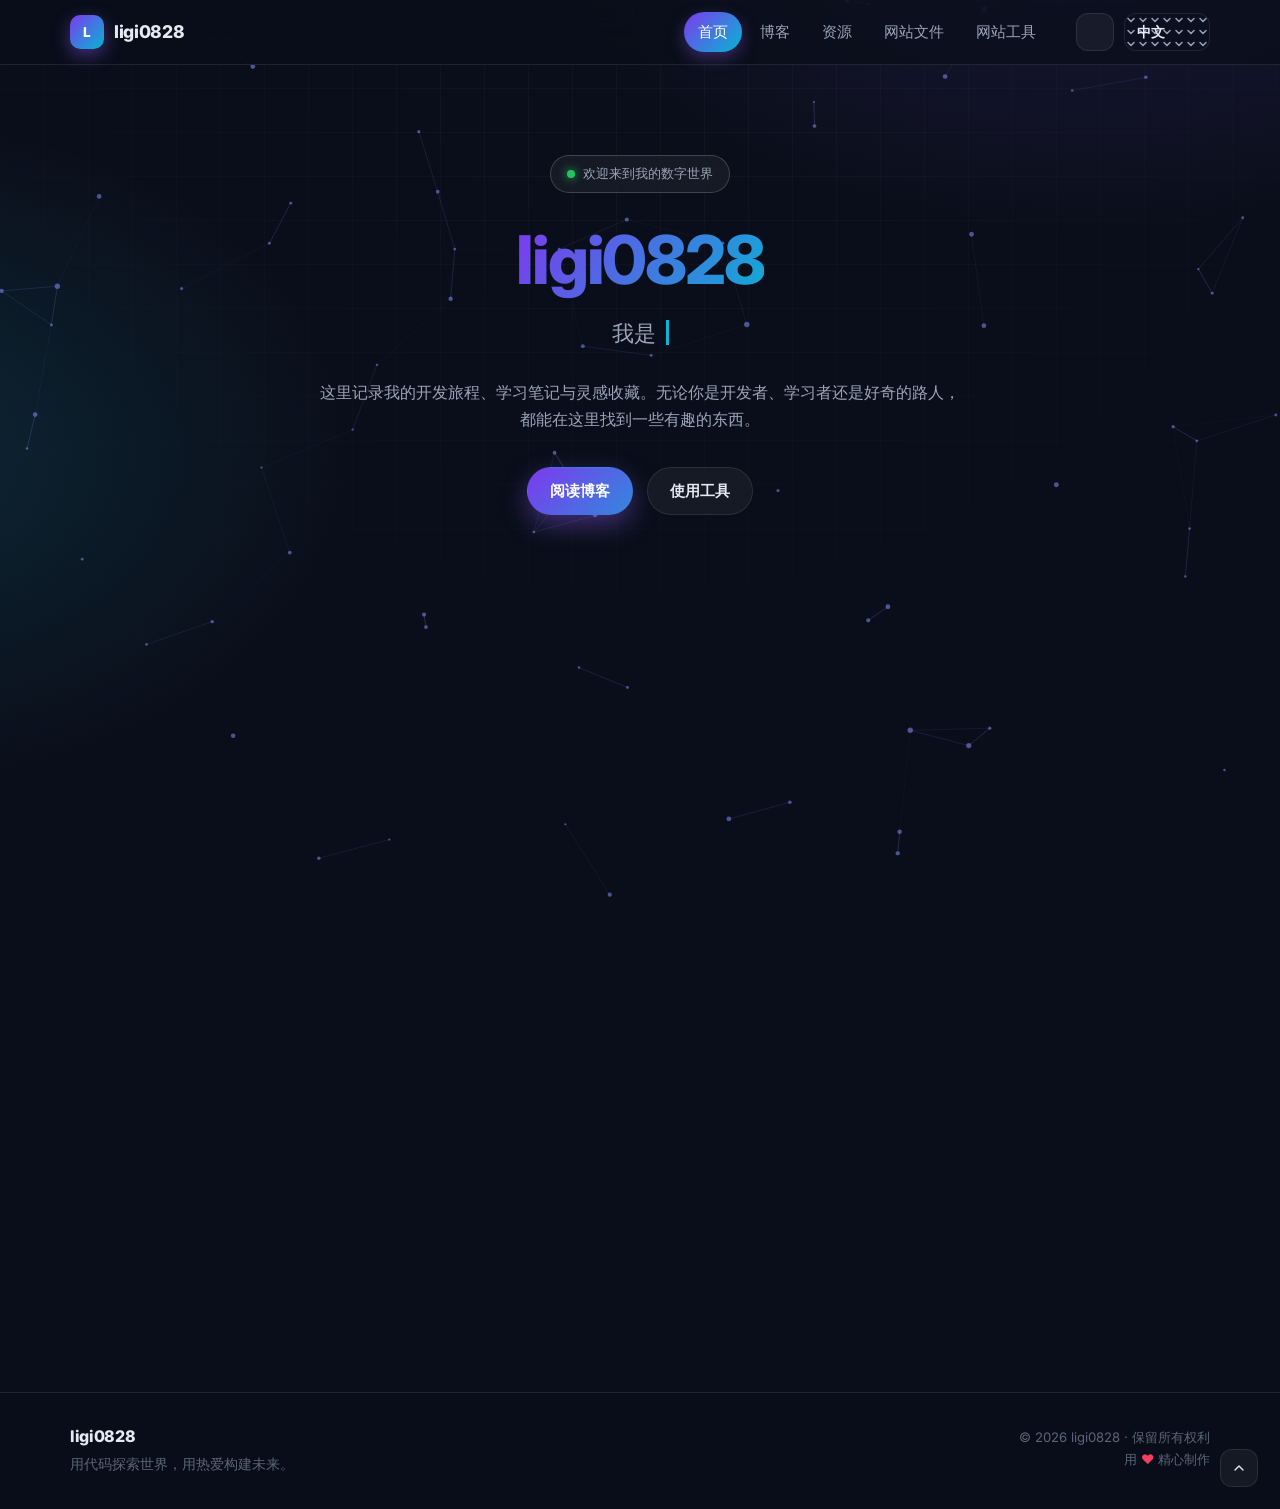
==== commit aa2f769b: "Add files via upload" ====
--- a/index.html
+++ b/index.html
@@ -1,1823 +1,141 @@
 <!DOCTYPE html>
-<html lang="zh-CN">
+<html lang="zh-CN" data-theme="dark">
 <head>
-    <meta charset="UTF-8">
-    <meta name="viewport" content="width=device-width, initial-scale=1.0">
-    <title>HTML游戏合集 - 可直接游玩</title>
-    <style>
-        :root {
-            --primary: #6a11cb;
-            --secondary: #2575fc;
-            --dark: #2c3e50;
-            --light: #f5f7fa;
-            --gray: #7f8c8d;
-            --success: #2ecc71;
-            --danger: #e74c3c;
-        }
-        
-        * {
-            margin: 0;
-            padding: 0;
-            box-sizing: border-box;
-            font-family: 'Segoe UI', Tahoma, Geneva, Verdana, sans-serif;
-        }
-        
-        body {
-            background-color: var(--light);
-            color: var(--dark);
-            line-height: 1.6;
-            padding: 20px;
-            min-height: 100vh;
-        }
-        
-        .container {
-            max-width: 1200px;
-            margin: 0 auto;
-        }
-        
-        header {
-            text-align: center;
-            margin-bottom: 40px;
-            padding: 30px;
-            background: linear-gradient(135deg, var(--primary) 0%, var(--secondary) 100%);
-            color: white;
-            border-radius: 15px;
-            box-shadow: 0 6px 20px rgba(0, 0, 0, 0.15);
-        }
-        
-        h1 {
-            font-size: 2.8rem;
-            margin-bottom: 15px;
-        }
-        
-        .subtitle {
-            font-size: 1.3rem;
-            opacity: 0.9;
-            max-width: 800px;
-            margin: 0 auto;
-        }
-        
-        .controls {
-            display: flex;
-            justify-content: space-between;
-            margin-bottom: 30px;
-            flex-wrap: wrap;
-            gap: 15px;
-        }
-        
-        .search-box {
-            flex: 1;
-            min-width: 300px;
-            position: relative;
-        }
-        
-        .search-box input {
-            width: 100%;
-            padding: 14px 20px;
-            border: none;
-            border-radius: 30px;
-            box-shadow: 0 3px 12px rgba(0, 0, 0, 0.1);
-            font-size: 1rem;
-            outline: none;
-        }
-        
-        .search-box i {
-            position: absolute;
-            right: 15px;
-            top: 50%;
-            transform: translateY(-50%);
-            color: var(--primary);
-        }
-        
-        .category-filter {
-            display: flex;
-            gap: 10px;
-            flex-wrap: wrap;
-        }
-        
-        .category-btn {
-            padding: 12px 22px;
-            background: white;
-            border: none;
-            border-radius: 30px;
-            cursor: pointer;
-            box-shadow: 0 3px 8px rgba(0, 0, 0, 0.1);
-            transition: all 0.3s ease;
-            font-weight: 600;
-        }
-        
-        .category-btn.active, .category-btn:hover {
-            background: var(--primary);
-            color: white;
-        }
-        
-        .games-grid {
-            display: grid;
-            grid-template-columns: repeat(auto-fill, minmax(300px, 1fr));
-            gap: 30px;
-        }
-        
-        .game-card {
-            background: white;
-            border-radius: 15px;
-            overflow: hidden;
-            box-shadow: 0 8px 20px rgba(0, 0, 0, 0.1);
-            transition: transform 0.3s ease, box-shadow 0.3s ease;
-        }
-        
-        .game-card:hover {
-            transform: translateY(-8px);
-            box-shadow: 0 15px 30px rgba(0, 0, 0, 0.15);
-        }
-        
-        .game-image {
-            height: 200px;
-            background: linear-gradient(135deg, var(--primary) 0%, var(--secondary) 100%);
-            display: flex;
-            align-items: center;
-            justify-content: center;
-            color: white;
-            font-size: 3rem;
-            position: relative;
-            overflow: hidden;
-        }
-        
-        .game-image::after {
-            content: "";
-            position: absolute;
-            top: 0;
-            left: 0;
-            width: 100%;
-            height: 100%;
-            background: rgba(0, 0, 0, 0.1);
-        }
-        
-        .game-info {
-            padding: 25px;
-        }
-        
-        .game-title {
-            font-size: 1.4rem;
-            margin-bottom: 12px;
-            color: var(--dark);
-        }
-        
-        .game-description {
-            color: var(--gray);
-            font-size: 0.95rem;
-            margin-bottom: 20px;
-            min-height: 60px;
-        }
-        
-        .game-meta {
-            display: flex;
-            justify-content: space-between;
-            font-size: 0.9rem;
-            color: var(--gray);
-            align-items: center;
-        }
-        
-        .game-category {
-            background: #eef2f7;
-            padding: 5px 12px;
-            border-radius: 20px;
-            font-size: 0.85rem;
-            font-weight: 600;
-        }
-        
-        .play-btn {
-            background: var(--primary);
-            color: white;
-            border: none;
-            padding: 10px 20px;
-            border-radius: 25px;
-            cursor: pointer;
-            font-weight: 600;
-            transition: all 0.3s ease;
-            box-shadow: 0 4px 10px rgba(106, 17, 203, 0.3);
-        }
-        
-        .play-btn:hover {
-            background: var(--secondary);
-            transform: translateY(-2px);
-            box-shadow: 0 6px 15px rgba(106, 17, 203, 0.4);
-        }
-        
-        .game-modal {
-            display: none;
-            position: fixed;
-            top: 0;
-            left: 0;
-            width: 100%;
-            height: 100%;
-            background: rgba(0, 0, 0, 0.8);
-            z-index: 1000;
-            align-items: center;
-            justify-content: center;
-            padding: 20px;
-        }
-        
-        .modal-content {
-            background: white;
-            border-radius: 15px;
-            width: 100%;
-            max-width: 800px;
-            max-height: 90vh;
-            overflow-y: auto;
-            box-shadow: 0 10px 40px rgba(0, 0, 0, 0.3);
-            position: relative;
-        }
-        
-        .modal-header {
-            padding: 20px 25px;
-            border-bottom: 1px solid #eee;
-            display: flex;
-            justify-content: space-between;
-            align-items: center;
-        }
-        
-        .modal-title {
-            font-size: 1.6rem;
-            color: var(--dark);
-        }
-        
-        .close-modal {
-            background: none;
-            border: none;
-            font-size: 1.8rem;
-            cursor: pointer;
-            color: var(--gray);
-            transition: color 0.3s;
-        }
-        
-        .close-modal:hover {
-            color: var(--danger);
-        }
-        
-        .modal-body {
-            padding: 25px;
-        }
-        
-        .game-container {
-            margin-bottom: 25px;
-        }
-        
-        .game-instructions {
-            background: #f8f9fa;
-            padding: 20px;
-            border-radius: 10px;
-            margin-top: 20px;
-        }
-        
-        .game-instructions h3 {
-            margin-bottom: 10px;
-            color: var(--dark);
-        }
-        
-        .game-instructions ul {
-            padding-left: 20px;
-        }
-        
-        .game-instructions li {
-            margin-bottom: 8px;
-        }
-        
-        footer {
-            text-align: center;
-            margin-top: 60px;
-            padding: 30px;
-            color: var(--gray);
-            font-size: 1rem;
-            border-top: 1px solid #eee;
-        }
-        
-        /* 游戏特定样式 */
-        .game-canvas {
-            display: block;
-            margin: 0 auto;
-            background: #f0f0f0;
-            border-radius: 8px;
-            box-shadow: 0 4px 10px rgba(0, 0, 0, 0.1);
-            max-width: 100%;
-        }
-        
-        .game-controls {
-            display: flex;
-            justify-content: center;
-            gap: 15px;
-            margin-top: 20px;
-            flex-wrap: wrap;
-        }
-        
-        .game-btn {
-            padding: 10px 20px;
-            background: var(--primary);
-            color: white;
-            border: none;
-            border-radius: 5px;
-            cursor: pointer;
-            font-weight: 600;
-            transition: background 0.3s;
-        }
-        
-        .game-btn:hover {
-            background: var(--secondary);
-        }
-        
-        .game-stats {
-            display: flex;
-            justify-content: center;
-            gap: 30px;
-            margin-bottom: 15px;
-            font-weight: 600;
-            color: var(--dark);
-            flex-wrap: wrap;
-        }
-        
-        /* 移动设备控制 */
-        .mobile-controls {
-            display: none;
-            margin-top: 20px;
-            flex-wrap: wrap;
-            justify-content: center;
-            gap: 10px;
-        }
-        
-        .mobile-btn {
-            padding: 12px 20px;
-            background: var(--primary);
-            color: white;
-            border: none;
-            border-radius: 5px;
-            font-size: 1.2rem;
-            cursor: pointer;
-        }
-        
-        /* 触摸控制方向键 */
-        .direction-pad {
-            display: none;
-            grid-template-columns: repeat(3, 1fr);
-            grid-template-rows: repeat(3, 1fr);
-            gap: 5px;
-            margin-top: 20px;
-            max-width: 150px;
-            margin-left: auto;
-            margin-right: auto;
-        }
-        
-        .dir-btn {
-            background: var(--primary);
-            color: white;
-            border: none;
-            border-radius: 5px;
-            padding: 15px;
-            font-size: 1.2rem;
-            cursor: pointer;
-        }
-        
-        .dir-btn.up {
-            grid-column: 2;
-            grid-row: 1;
-        }
-        
-        .dir-btn.left {
-            grid-column: 1;
-            grid-row: 2;
-        }
-        
-        .dir-btn.right {
-            grid-column: 3;
-            grid-row: 2;
-        }
-        
-        .dir-btn.down {
-            grid-column: 2;
-            grid-row: 3;
-        }
-        
-        /* 响应式设计 */
-        @media (max-width: 768px) {
-            .controls {
-                flex-direction: column;
-            }
-            
-            .search-box {
-                min-width: 100%;
-            }
-            
-            .games-grid {
-                grid-template-columns: 1fr;
-            }
-            
-            h1 {
-                font-size: 2.2rem;
-            }
-            
-            .game-canvas {
-                width: 100%;
-                height: auto;
-            }
-            
-            .mobile-controls {
-                display: flex;
-            }
-            
-            .direction-pad {
-                display: grid;
-            }
-            
-            .modal-content {
-                margin: 10px;
-            }
-        }
-        
-        @media (max-width: 480px) {
-            body {
-                padding: 10px;
-            }
-            
-            header {
-                padding: 20px;
-                margin-bottom: 20px;
-            }
-            
-            h1 {
-                font-size: 1.8rem;
-            }
-            
-            .subtitle {
-                font-size: 1rem;
-            }
-            
-            .game-controls {
-                flex-direction: column;
-                align-items: center;
-            }
-            
-            .game-btn {
-                width: 100%;
-                max-width: 200px;
-            }
-        }
-    </style>
+  <meta charset="UTF-8">
+  <meta name="viewport" content="width=device-width, initial-scale=1.0">
+  <meta name="description" content="ligi0828 的个人主页 — 博客 · 资源 · 文件 · 工具">
+  <meta name="theme-color" content="#0a0e1a">
+  <title data-i18n="title.home">首页 | ligi0828</title>
+  <link rel="icon" href="data:image/svg+xml,%3Csvg xmlns='http://www.w3.org/2000/svg' viewBox='0 0 100 100'%3E%3Cdefs%3E%3ClinearGradient id='g' x1='0' y1='0' x2='1' y2='1'%3E%3Cstop offset='0' stop-color='%237c3aed'/%3E%3Cstop offset='1' stop-color='%2306b6d4'/%3E%3C/linearGradient%3E%3C/defs%3E%3Crect width='100' height='100' rx='24' fill='url(%23g)'/%3E%3Ctext x='50' y='68' font-size='46' font-weight='800' text-anchor='middle' fill='white' font-family='Arial'%3EL%3C/text%3E%3C/svg%3E">
+  <link rel="preconnect" href="https://fonts.googleapis.com">
+  <link rel="preconnect" href="https://fonts.gstatic.com" crossorigin>
+  <link href="https://fonts.googleapis.com/css2?family=Inter:wght@400;600;700;800&display=swap" rel="stylesheet">
+  <link rel="stylesheet" href="css/style.css">
 </head>
-<body>
-    <div class="container">
-        <header>
-            <h1>HTML游戏合集</h1>
-            <p class="subtitle">所有游戏均可直接在浏览器中游玩，无需安装任何插件或应用</p>
-        </header>
-        
-        <div class="controls">
-            <div class="search-box">
-                <input type="text" id="searchInput" placeholder="搜索游戏...">
-                <i>🔍</i>
-            </div>
-            
-            <div class="category-filter">
-                <button class="category-btn active" data-category="all">全部</button>
-                <button class="category-btn" data-category="puzzle">解谜</button>
-                <button class="category-btn" data-category="action">动作</button>
-                <button class="category-btn" data-category="arcade">街机</button>
-                <button class="category-btn" data-category="strategy">策略</button>
-            </div>
-        </div>
-        
-        <div class="games-grid" id="gamesGrid">
-            <!-- 游戏卡片将通过JavaScript动态生成 -->
-        </div>
-        
-        <footer>
-            <p>© 2023 HTML游戏合集 | 所有游戏均使用纯HTML/CSS/JavaScript开发，可在现代浏览器中直接运行</p>
-        </footer>
+<body data-page="home" class="fade-in">
+  <div class="bg"></div>
+  <canvas id="particles"></canvas>
+
+  <!-- ================= Nav ================= -->
+  <header class="nav">
+    <div class="nav-inner">
+      <a href="index.html" class="brand">
+        <span class="brand-mark">L</span>
+        <span>ligi0828</span>
+      </a>
+      <nav class="nav-links" id="navLinks" aria-label="Main navigation">
+        <a href="index.html" class="nav-link active" data-i18n="nav.home">首页</a>
+        <a href="blog.html" class="nav-link" data-i18n="nav.blog">博客</a>
+        <a href="resources.html" class="nav-link" data-i18n="nav.resources">资源</a>
+        <a href="files.html" class="nav-link" data-i18n="nav.files">网站文件</a>
+        <a href="tools.html" class="nav-link" data-i18n="nav.tools">网站工具</a>
+      </nav>
+      <div class="nav-actions">
+        <button class="icon-btn" id="themeBtn" data-i18n-aria="theme.toggle" aria-label="切换主题" title="切换主题"></button>
+        <select class="lang-select" id="langSelect" aria-label="Language">
+          <option value="zh">中文</option>
+          <option value="en">EN</option>
+          <option value="ru">РУ</option>
+          <option value="fr">FR</option>
+          <option value="ja">日本語</option>
+        </select>
+        <button class="icon-btn menu-btn" id="menuBtn" data-i18n-aria="menu.toggle" aria-label="打开菜单">
+          <svg width="18" height="18" viewBox="0 0 24 24" fill="none" stroke="currentColor" stroke-width="2" stroke-linecap="round"><path d="M4 7h16M4 12h16M4 17h16"/></svg>
+        </button>
+      </div>
     </div>
+  </header>
 
-    <!-- 游戏模态框 -->
-    <div class="game-modal" id="gameModal">
-        <div class="modal-content">
-            <div class="modal-header">
-                <h2 class="modal-title" id="modalGameTitle">游戏名称</h2>
-                <button class="close-modal" id="closeModal">&times;</button>
-            </div>
-            <div class="modal-body" id="modalGameContent">
-                <!-- 游戏内容将通过JavaScript动态生成 -->
-            </div>
-        </div>
+  <main>
+    <!-- ================= Hero ================= -->
+    <section class="hero">
+      <span class="hero-badge"><span class="dot"></span><span data-i18n="home.badge">欢迎来到我的数字世界</span></span>
+      <h1 class="hero-title">
+        <span class="grad-text">ligi0828</span>
+      </h1>
+      <p class="type-line"><span id="rolePrefix" data-i18n="home.rolePrefix">我是</span> <span id="typeTarget"></span><span class="type-cursor"></span></p>
+      <p class="hero-desc" data-i18n="home.desc">这里记录我的开发旅程、学习笔记与灵感收藏。无论你是开发者、学习者还是好奇的路人，都能在这里找到一些有趣的东西。</p>
+      <div class="hero-actions">
+        <a href="blog.html" class="btn btn-primary" data-i18n="home.cta.blog">阅读博客</a>
+        <a href="tools.html" class="btn btn-ghost" data-i18n="home.cta.tools">使用工具</a>
+      </div>
+    </section>
+
+    <!-- ================= Stats ================= -->
+    <section class="stats reveal">
+      <div class="stat"><div class="stat-num"><span class="count" data-target="0">0</span>+</div><div class="stat-label" data-i18n="home.stat.posts">博客文章</div></div>
+      <div class="stat"><div class="stat-num"><span class="count" data-target="5">0</span></div><div class="stat-label" data-i18n="home.stat.tools">在线工具</div></div>
+      <div class="stat"><div class="stat-num"><span class="count" data-target="0">0</span></div><div class="stat-label" data-i18n="home.stat.files">共享文件</div></div>
+      <div class="stat"><div class="stat-num"><span class="count" data-target="5">0</span></div><div class="stat-label" data-i18n="home.stat.langs">界面语言</div></div>
+    </section>
+
+    <!-- ================= Recent posts ================= -->
+    <section class="section reveal">
+      <div class="section-head">
+        <h2 class="section-title" data-i18n="home.recent">最新文章</h2>
+        <a href="blog.html" class="link-more" data-i18n="home.recent.more">查看全部 →</a>
+      </div>
+      <div class="grid grid-3" id="recentPosts"></div>
+    </section>
+
+    <!-- ================= Quick access ================= -->
+    <section class="section reveal">
+      <div class="section-head">
+        <h2 class="section-title" data-i18n="home.quick">快速导航</h2>
+      </div>
+      <div class="grid grid-4">
+        <a href="blog.html" class="card post-card" style="gap: 8px">
+          <h3 data-i18n="home.q.blog.t">博客</h3>
+          <p class="post-excerpt" style="-webkit-line-clamp: 2" data-i18n="home.q.blog.d">分享技术经验与生活随笔</p>
+        </a>
+        <a href="resources.html" class="card post-card" style="gap: 8px">
+          <h3 data-i18n="home.q.res.t">资源收藏</h3>
+          <p class="post-excerpt" style="-webkit-line-clamp: 2" data-i18n="home.q.res.d">精选工具与学习资料</p>
+        </a>
+        <a href="files.html" class="card post-card" style="gap: 8px">
+          <h3 data-i18n="home.q.files.t">网站文件</h3>
+          <p class="post-excerpt" style="-webkit-line-clamp: 2" data-i18n="home.q.files.d">下载站内共享资源</p>
+        </a>
+        <a href="tools.html" class="card post-card" style="gap: 8px">
+          <h3 data-i18n="home.q.tools.t">在线工具</h3>
+          <p class="post-excerpt" style="-webkit-line-clamp: 2" data-i18n="home.q.tools.d">开箱即用的效率小工具</p>
+        </a>
+      </div>
+    </section>
+
+    <!-- ================= About ================= -->
+    <section class="section reveal">
+      <div class="section-head">
+        <h2 class="section-title" data-i18n="home.about">关于我</h2>
+      </div>
+      <div class="card" style="padding: 28px">
+        <p data-i18n="home.about.text" style="color: var(--text-soft)">你好！我是 ligi0828，一名热爱技术与创造的全栈开发者。这个网站是我在网络世界中的家。</p>
+      </div>
+    </section>
+  </main>
+
+  <!-- ================= Footer ================= -->
+  <footer class="footer">
+    <div class="footer-inner">
+      <div>
+        <div class="footer-brand">ligi0828</div>
+        <div class="footer-tag" data-i18n="footer.tagline">用代码探索世界，用热爱构建未来。</div>
+      </div>
+      <div class="footer-right">
+        © <span id="year">2026</span> ligi0828 · <span data-i18n="footer.rights">保留所有权利</span><br>
+        <span data-i18n="footer.made">用</span> <span class="footer-heart">♥</span> <span data-i18n="footer.made2">精心制作</span>
+      </div>
     </div>
+  </footer>
 
-    <script>
-        // 游戏数据
-        const games = [
-            {
-                id: 1,
-                title: "贪吃蛇",
-                description: "经典贪吃蛇游戏，控制小蛇吃掉食物，避免撞到墙壁或自己的身体。",
-                category: "arcade",
-                icon: "🐍",
-                playable: true
-            },
-            {
-                id: 2,
-                title: "记忆翻牌",
-                description: "翻开卡片找到所有匹配的图案对，测试你的记忆力。",
-                category: "puzzle",
-                icon: "🎴",
-                playable: true
-            },
-            {
-                id: 3,
-                title: "井字棋",
-                description: "经典的两人对战游戏，在3x3网格中争取连成一条线。",
-                category: "strategy",
-                icon: "⭕",
-                playable: true
-            },
-            {
-                id: 4,
-                title: "打砖块",
-                description: "控制挡板反弹球击碎上方的砖块，不要错过球。",
-                category: "action",
-                icon: "🧱",
-                playable: true
-            },
-            {
-                id: 5,
-                title: "数字华容道",
-                description: "滑动数字方块，按顺序排列所有数字。",
-                category: "puzzle",
-                icon: "🔢",
-                playable: true
-            },
-            {
-                id: 6,
-                title: "俄罗斯方块",
-                description: "经典的方块消除游戏，排列完整的一行来得分。",
-                category: "puzzle",
-                icon: "🧩",
-                playable: false
-            },
-            {
-                id: 7,
-                title: "太空侵略者",
-                description: "射击从上方降落的敌人，保卫你的基地。",
-                category: "action",
-                icon: "👾",
-                playable: false
-            },
-            {
-                id: 8,
-                title: "2048",
-                description: "滑动数字方块，合并相同数字，目标是得到2048！",
-                category: "puzzle",
-                icon: "🔲",
-                playable: false
-            },
-            {
-                id: 9,
-                title: "扫雷",
-                description: "找出所有地雷而不触发任何一颗。",
-                category: "puzzle",
-                icon: "💣",
-                playable: false
-            },
-            {
-                id: 10,
-                title: "接水果",
-                description: "移动篮子接住下落的水果，避开炸弹。",
-                category: "arcade",
-                icon: "🍎",
-                playable: false
-            }
-        ];
+  <button class="icon-btn" id="backTop" style="position: fixed; right: 22px; bottom: 22px; z-index: 60" data-i18n-title="back.to.top" title="返回顶部" aria-label="返回顶部">
+    <svg width="16" height="16" viewBox="0 0 24 24" fill="none" stroke="currentColor" stroke-width="2" stroke-linecap="round" stroke-linejoin="round"><path d="m18 15-6-6-6 6"/></svg>
+  </button>
 
-        // 生成游戏卡片
-        function renderGames(gamesToRender) {
-            const gamesGrid = document.getElementById('gamesGrid');
-            gamesGrid.innerHTML = '';
-            
-            gamesToRender.forEach(game => {
-                const gameCard = document.createElement('div');
-                gameCard.className = 'game-card';
-                gameCard.dataset.id = game.id;
-                gameCard.dataset.category = game.category;
-                
-                gameCard.innerHTML = `
-                    <div class="game-image">
-                        ${game.icon}
-                    </div>
-                    <div class="game-info">
-                        <h3 class="game-title">${game.title}</h3>
-                        <p class="game-description">${game.description}</p>
-                        <div class="game-meta">
-                            <span class="game-category">${game.category}</span>
-                            <button class="play-btn" data-id="${game.id}">
-                                ${game.playable ? '立即游玩' : '即将推出'}
-                            </button>
-                        </div>
-                    </div>
-                `;
-                
-                gamesGrid.appendChild(gameCard);
-            });
-
-            // 添加游戏点击事件
-            document.querySelectorAll('.play-btn').forEach(button => {
-                button.addEventListener('click', function() {
-                    const gameId = parseInt(this.dataset.id);
-                    const game = games.find(g => g.id === gameId);
-                    
-                    if (game.playable) {
-                        openGameModal(game);
-                    } else {
-                        alert('此游戏即将推出，敬请期待！');
-                    }
-                });
-            });
-        }
-
-        // 打开游戏模态框
-        function openGameModal(game) {
-            const modal = document.getElementById('gameModal');
-            const modalTitle = document.getElementById('modalGameTitle');
-            const modalContent = document.getElementById('modalGameContent');
-            
-            modalTitle.textContent = game.title;
-            modalContent.innerHTML = getGameContent(game.id);
-            
-            modal.style.display = 'flex';
-            
-            // 防止背景滚动
-            document.body.style.overflow = 'hidden';
-            
-            // 初始化游戏
-            setTimeout(() => {
-                initGame(game.id);
-            }, 100);
-        }
-
-        // 关闭模态框
-        document.getElementById('closeModal').addEventListener('click', function() {
-            const modal = document.getElementById('gameModal');
-            modal.style.display = 'none';
-            document.body.style.overflow = 'auto';
-            
-            // 停止所有游戏循环
-            stopAllGames();
-        });
-
-        // 点击模态框外部关闭
-        window.addEventListener('click', function(event) {
-            const modal = document.getElementById('gameModal');
-            if (event.target === modal) {
-                modal.style.display = 'none';
-                document.body.style.overflow = 'auto';
-                
-                // 停止所有游戏循环
-                stopAllGames();
-            }
-        });
-
-        // 停止所有游戏循环
-        function stopAllGames() {
-            if (window.snakeGameLoop) clearInterval(window.snakeGameLoop);
-            if (window.breakoutGameLoop) clearInterval(window.breakoutGameLoop);
-            if (window.puzzleTimer) clearInterval(window.puzzleTimer);
-        }
-
-        // 获取游戏内容
-        function getGameContent(gameId) {
-            switch(gameId) {
-                case 1: // 贪吃蛇
-                    return `
-                        <div class="game-container">
-                            <div class="game-stats">
-                                <div>得分: <span id="snakeScore">0</span></div>
-                                <div>最高分: <span id="snakeHighScore">0</span></div>
-                            </div>
-                            <canvas id="snakeGame" width="400" height="400" class="game-canvas"></canvas>
-                            <div class="game-controls">
-                                <button class="game-btn" id="snakeStart">开始游戏</button>
-                                <button class="game-btn" id="snakePause">暂停</button>
-                                <button class="game-btn" id="snakeReset">重新开始</button>
-                            </div>
-                            <div class="direction-pad">
-                                <button class="dir-btn up">↑</button>
-                                <button class="dir-btn left">←</button>
-                                <button class="dir-btn right">→</button>
-                                <button class="dir-btn down">↓</button>
-                            </div>
-                        </div>
-                        <div class="game-instructions">
-                            <h3>游戏说明</h3>
-                            <ul>
-                                <li>使用键盘方向键或屏幕上的方向按钮控制蛇的移动方向</li>
-                                <li>吃到食物可以增加长度和得分</li>
-                                <li>撞到墙壁或自己的身体游戏结束</li>
-                                <li>尽可能获得高分！</li>
-                            </ul>
-                        </div>
-                    `;
-                case 2: // 记忆翻牌
-                    return `
-                        <div class="game-container">
-                            <div class="game-stats">
-                                <div>翻牌次数: <span id="memoryMoves">0</span></div>
-                                <div>匹配对数: <span id="memoryMatches">0</span>/8</div>
-                            </div>
-                            <div id="memoryGame" class="memory-game"></div>
-                            <div class="game-controls">
-                                <button class="game-btn" id="memoryStart">开始游戏</button>
-                                <button class="game-btn" id="memoryReset">重新开始</button>
-                            </div>
-                        </div>
-                        <div class="game-instructions">
-                            <h3>游戏说明</h3>
-                            <ul>
-                                <li>点击卡片翻开它们</li>
-                                <li>找到所有匹配的卡片对</li>
-                                <li>用最少的翻牌次数完成游戏</li>
-                                <li>测试你的记忆力！</li>
-                            </ul>
-                        </div>
-                    `;
-                case 3: // 井字棋
-                    return `
-                        <div class="game-container">
-                            <div class="game-stats">
-                                <div>当前玩家: <span id="currentPlayer">X</span></div>
-                                <div>游戏状态: <span id="gameStatus">进行中</span></div>
-                            </div>
-                            <div id="ticTacToeGame" class="tic-tac-toe"></div>
-                            <div class="game-controls">
-                                <button class="game-btn" id="ticTacToeReset">重新开始</button>
-                            </div>
-                        </div>
-                        <div class="game-instructions">
-                            <h3>游戏说明</h3>
-                            <ul>
-                                <li>两名玩家轮流在3x3网格中放置X和O</li>
-                                <li>先在任意方向连成一条线的玩家获胜</li>
-                                <li>如果网格填满但没有玩家获胜，则为平局</li>
-                            </ul>
-                        </div>
-                    `;
-                case 4: // 打砖块
-                    return `
-                        <div class="game-container">
-                            <div class="game-stats">
-                                <div>得分: <span id="breakoutScore">0</span></div>
-                                <div>生命: <span id="breakoutLives">3</span></div>
-                            </div>
-                            <canvas id="breakoutGame" width="400" height="500" class="game-canvas"></canvas>
-                            <div class="game-controls">
-                                <button class="game-btn" id="breakoutStart">开始游戏</button>
-                                <button class="game-btn" id="breakoutPause">暂停</button>
-                                <button class="game-btn" id="breakoutReset">重新开始</button>
-                            </div>
-                            <div class="mobile-controls">
-                                <button class="mobile-btn" id="breakoutLeft">←</button>
-                                <button class="mobile-btn" id="breakoutRight">→</button>
-                            </div>
-                        </div>
-                        <div class="game-instructions">
-                            <h3>游戏说明</h3>
-                            <ul>
-                                <li>使用鼠标、键盘左右键或屏幕上的按钮移动挡板</li>
-                                <li>反弹球击碎上方的砖块</li>
-                                <li>不要错过球，否则会失去一条生命</li>
-                                <li>击碎所有砖块获胜</li>
-                            </ul>
-                        </div>
-                    `;
-                case 5: // 数字华容道
-                    return `
-                        <div class="game-container">
-                            <div class="game-stats">
-                                <div>移动步数: <span id="puzzleMoves">0</span></div>
-                                <div>用时: <span id="puzzleTime">0</span>秒</div>
-                            </div>
-                            <div id="puzzleGame" class="puzzle-game"></div>
-                            <div class="game-controls">
-                                <button class="game-btn" id="puzzleStart">开始游戏</button>
-                                <button class="game-btn" id="puzzleReset">重新开始</button>
-                            </div>
-                        </div>
-                        <div class="game-instructions">
-                            <h3>游戏说明</h3>
-                            <ul>
-                                <li>点击与空位相邻的数字方块进行移动</li>
-                                <li>目标是将数字按顺序排列</li>
-                                <li>用最少的步数和时间完成拼图</li>
-                            </ul>
-                        </div>
-                    `;
-                default:
-                    return `<p>此游戏即将推出，敬请期待！</p>`;
-            }
-        }
-
-        // 初始化游戏
-        function initGame(gameId) {
-            switch(gameId) {
-                case 1:
-                    initSnakeGame();
-                    break;
-                case 2:
-                    initMemoryGame();
-                    break;
-                case 3:
-                    initTicTacToe();
-                    break;
-                case 4:
-                    initBreakout();
-                    break;
-                case 5:
-                    initPuzzle();
-                    break;
-            }
-        }
-
-        // 贪吃蛇游戏实现 - 修复版
-        function initSnakeGame() {
-            const canvas = document.getElementById('snakeGame');
-            const ctx = canvas.getContext('2d');
-            const scoreElement = document.getElementById('snakeScore');
-            const highScoreElement = document.getElementById('snakeHighScore');
-            const startBtn = document.getElementById('snakeStart');
-            const pauseBtn = document.getElementById('snakePause');
-            const resetBtn = document.getElementById('snakeReset');
-            
-            // 调整画布大小以适应移动设备
-            if (window.innerWidth < 768) {
-                canvas.width = Math.min(400, window.innerWidth - 40);
-                canvas.height = canvas.width;
-            }
-            
-            const gridSize = 20;
-            const tileCount = canvas.width / gridSize;
-            
-            let snake = [];
-            let food = {};
-            let dx = 0;
-            let dy = 0;
-            let score = 0;
-            let highScore = localStorage.getItem('snakeHighScore') || 0;
-            let gameRunning = false;
-            let gameLoop;
-            
-            highScoreElement.textContent = highScore;
-            
-            function init() {
-                // 蛇的初始位置在画布中央
-                snake = [
-                    {x: Math.floor(tileCount/2), y: Math.floor(tileCount/2)},
-                    {x: Math.floor(tileCount/2)-1, y: Math.floor(tileCount/2)},
-                    {x: Math.floor(tileCount/2)-2, y: Math.floor(tileCount/2)}
-                ];
-                
-                // 生成食物位置
-                generateFood();
-                
-                dx = 1; // 初始向右移动
-                dy = 0;
-                score = 0;
-                scoreElement.textContent = score;
-            }
-            
-            function generateFood() {
-                // 生成不在蛇身上的食物位置
-                do {
-                    food = {
-                        x: Math.floor(Math.random() * tileCount),
-                        y: Math.floor(Math.random() * tileCount)
-                    };
-                } while (snake.some(segment => segment.x === food.x && segment.y === food.y));
-            }
-            
-            function drawGame() {
-                // 清空画布
-                ctx.fillStyle = '#f0f0f0';
-                ctx.fillRect(0, 0, canvas.width, canvas.height);
-                
-                // 绘制蛇
-                snake.forEach((segment, index) => {
-                    // 蛇头用不同颜色
-                    if (index === 0) {
-                        ctx.fillStyle = '#2ecc71'; // 蛇头颜色
-                    } else {
-                        ctx.fillStyle = '#27ae60'; // 蛇身颜色
-                    }
-                    ctx.fillRect(segment.x * gridSize, segment.y * gridSize, gridSize - 1, gridSize - 1);
-                    
-                    // 绘制蛇身边框
-                    ctx.strokeStyle = '#1e8449';
-                    ctx.strokeRect(segment.x * gridSize, segment.y * gridSize, gridSize - 1, gridSize - 1);
-                });
-                
-                // 绘制食物
-                ctx.fillStyle = '#e74c3c';
-                ctx.beginPath();
-                ctx.arc(
-                    food.x * gridSize + gridSize/2, 
-                    food.y * gridSize + gridSize/2, 
-                    gridSize/2 - 2, 
-                    0, 
-                    Math.PI * 2
-                );
-                ctx.fill();
-                
-                // 绘制网格
-                ctx.strokeStyle = '#ddd';
-                ctx.lineWidth = 0.5;
-                for (let i = 0; i < tileCount; i++) {
-                    ctx.beginPath();
-                    ctx.moveTo(i * gridSize, 0);
-                    ctx.lineTo(i * gridSize, canvas.height);
-                    ctx.stroke();
-                    
-                    ctx.beginPath();
-                    ctx.moveTo(0, i * gridSize);
-                    ctx.lineTo(canvas.width, i * gridSize);
-                    ctx.stroke();
-                }
-            }
-            
-            function update() {
-                if (!gameRunning) return;
-                
-                const head = {x: snake[0].x + dx, y: snake[0].y + dy};
-                
-                // 检查游戏结束条件
-                if (
-                    head.x < 0 || head.x >= tileCount || 
-                    head.y < 0 || head.y >= tileCount ||
-                    snake.some(segment => segment.x === head.x && segment.y === head.y)
-                ) {
-                    gameOver();
-                    return;
-                }
-                
-                snake.unshift(head);
-                
-                // 检查是否吃到食物
-                if (head.x === food.x && head.y === food.y) {
-                    score += 10;
-                    scoreElement.textContent = score;
-                    
-                    // 生成新食物
-                    generateFood();
-                } else {
-                    snake.pop();
-                }
-            }
-            
-            function gameOver() {
-                gameRunning = false;
-                clearInterval(gameLoop);
-                alert(`游戏结束！你的得分: ${score}`);
-                
-                if (score > highScore) {
-                    highScore = score;
-                    highScoreElement.textContent = highScore;
-                    localStorage.setItem('snakeHighScore', highScore);
-                }
-            }
-            
-            function gameStep() {
-                update();
-                drawGame();
-            }
-            
-            function startGame() {
-                if (gameRunning) return;
-                gameRunning = true;
-                gameLoop = setInterval(gameStep, 150);
-                window.snakeGameLoop = gameLoop;
-            }
-            
-            function pauseGame() {
-                gameRunning = !gameRunning;
-                pauseBtn.textContent = gameRunning ? '暂停' : '继续';
-            }
-            
-            function resetGame() {
-                gameRunning = false;
-                clearInterval(gameLoop);
-                init();
-                drawGame();
-                pauseBtn.textContent = '暂停';
-            }
-            
-            // 键盘控制
-            document.addEventListener('keydown', (e) => {
-                if (!gameRunning) return;
-                
-                switch(e.key) {
-                    case 'ArrowUp':
-                        if (dy !== 1) {
-                            dx = 0;
-                            dy = -1;
-                        }
-                        break;
-                    case 'ArrowDown':
-                        if (dy !== -1) {
-                            dx = 0;
-                            dy = 1;
-                        }
-                        break;
-                    case 'ArrowLeft':
-                        if (dx !== 1) {
-                            dx = -1;
-                            dy = 0;
-                        }
-                        break;
-                    case 'ArrowRight':
-                        if (dx !== -1) {
-                            dx = 1;
-                            dy = 0;
-                        }
-                        break;
-                }
-            });
-            
-            // 触摸控制
-            document.querySelector('.dir-btn.up').addEventListener('click', () => {
-                if (gameRunning && dy !== 1) {
-                    dx = 0;
-                    dy = -1;
-                }
-            });
-            
-            document.querySelector('.dir-btn.down').addEventListener('click', () => {
-                if (gameRunning && dy !== -1) {
-                    dx = 0;
-                    dy = 1;
-                }
-            });
-            
-            document.querySelector('.dir-btn.left').addEventListener('click', () => {
-                if (gameRunning && dx !== 1) {
-                    dx = -1;
-                    dy = 0;
-                }
-            });
-            
-            document.querySelector('.dir-btn.right').addEventListener('click', () => {
-                if (gameRunning && dx !== -1) {
-                    dx = 1;
-                    dy = 0;
-                }
-            });
-            
-            // 按钮事件
-            startBtn.addEventListener('click', startGame);
-            pauseBtn.addEventListener('click', pauseGame);
-            resetBtn.addEventListener('click', resetGame);
-            
-            // 初始绘制
-            init();
-            drawGame();
-        }
-
-        // 记忆翻牌游戏实现
-        function initMemoryGame() {
-            const memoryGame = document.getElementById('memoryGame');
-            const movesElement = document.getElementById('memoryMoves');
-            const matchesElement = document.getElementById('memoryMatches');
-            const startBtn = document.getElementById('memoryStart');
-            const resetBtn = document.getElementById('memoryReset');
-            
-            const cardValues = ['🍎', '🍌', '🍒', '🍇', '🍊', '🍓', '🥝', '🍑'];
-            let cards = [];
-            let flippedCards = [];
-            let matchedPairs = 0;
-            let moves = 0;
-            let gameStarted = false;
-            
-            function init() {
-                memoryGame.innerHTML = '';
-                cards = [...cardValues, ...cardValues]
-                    .sort(() => Math.random() - 0.5)
-                    .map((value, index) => ({ id: index, value, flipped: false, matched: false }));
-                
-                cards.forEach(card => {
-                    const cardElement = document.createElement('div');
-                    cardElement.className = 'memory-card';
-                    cardElement.dataset.id = card.id;
-                    cardElement.innerHTML = `
-                        <div class="card-front">?</div>
-                        <div class="card-back">${card.value}</div>
-                    `;
-                    
-                    cardElement.addEventListener('click', () => flipCard(card.id));
-                    memoryGame.appendChild(cardElement);
-                });
-                
-                flippedCards = [];
-                matchedPairs = 0;
-                moves = 0;
-                movesElement.textContent = moves;
-                matchesElement.textContent = `${matchedPairs}/8`;
-                gameStarted = true;
-                
-                // 添加CSS样式
-                const style = document.createElement('style');
-                style.textContent = `
-                    .memory-game {
-                        display: grid;
-                        grid-template-columns: repeat(4, 1fr);
-                        gap: 10px;
-                        max-width: 400px;
-                        margin: 0 auto;
-                    }
-                    .memory-card {
-                        width: 80px;
-                        height: 80px;
-                        perspective: 1000px;
-                        cursor: pointer;
-                    }
-                    .memory-card > div {
-                        width: 100%;
-                        height: 100%;
-                        position: absolute;
-                        backface-visibility: hidden;
-                        display: flex;
-                        align-items: center;
-                        justify-content: center;
-                        font-size: 2rem;
-                        border-radius: 8px;
-                        transition: transform 0.6s;
-                    }
-                    .card-front {
-                        background: linear-gradient(135deg, #6a11cb, #2575fc);
-                        color: white;
-                    }
-                    .card-back {
-                        background: white;
-                        transform: rotateY(180deg);
-                        box-shadow: 0 4px 8px rgba(0,0,0,0.1);
-                    }
-                    .memory-card.flipped .card-front {
-                        transform: rotateY(180deg);
-                    }
-                    .memory-card.flipped .card-back {
-                        transform: rotateY(0);
-                    }
-                    .memory-card.matched .card-back {
-                        background: #2ecc71;
-                    }
-                    
-                    @media (max-width: 480px) {
-                        .memory-game {
-                            grid-template-columns: repeat(4, 1fr);
-                            gap: 5px;
-                        }
-                        .memory-card {
-                            width: 70px;
-                            height: 70px;
-                        }
-                    }
-                `;
-                document.head.appendChild(style);
-            }
-            
-            function flipCard(cardId) {
-                if (!gameStarted) return;
-                
-                const card = cards.find(c => c.id === cardId);
-                const cardElement = document.querySelector(`.memory-card[data-id="${cardId}"]`);
-                
-                if (card.flipped || card.matched || flippedCards.length >= 2) return;
-                
-                card.flipped = true;
-                cardElement.classList.add('flipped');
-                flippedCards.push(card);
-                
-                if (flippedCards.length === 2) {
-                    moves++;
-                    movesElement.textContent = moves;
-                    
-                    const [card1, card2] = flippedCards;
-                    
-                    if (card1.value === card2.value) {
-                        // 匹配成功
-                        card1.matched = true;
-                        card2.matched = true;
-                        matchedPairs++;
-                        matchesElement.textContent = `${matchedPairs}/8`;
-                        
-                        flippedCards = [];
-                        
-                        if (matchedPairs === 8) {
-                            setTimeout(() => {
-                                alert(`恭喜！你用了 ${moves} 步完成了游戏！`);
-                            }, 500);
-                        }
-                    } else {
-                        // 不匹配，翻回去
-                        setTimeout(() => {
-                            card1.flipped = false;
-                            card2.flipped = false;
-                            
-                            document.querySelector(`.memory-card[data-id="${card1.id}"]`).classList.remove('flipped');
-                            document.querySelector(`.memory-card[data-id="${card2.id}"]`).classList.remove('flipped');
-                            
-                            flippedCards = [];
-                        }, 1000);
-                    }
-                }
-            }
-            
-            startBtn.addEventListener('click', init);
-            resetBtn.addEventListener('click', init);
-            
-            // 初始游戏
-            init();
-        }
-
-        // 井字棋游戏实现
-        function initTicTacToe() {
-            const ticTacToeGame = document.getElementById('ticTacToeGame');
-            const currentPlayerElement = document.getElementById('currentPlayer');
-            const gameStatusElement = document.getElementById('gameStatus');
-            const resetBtn = document.getElementById('ticTacToeReset');
-            
-            let board = Array(9).fill('');
-            let currentPlayer = 'X';
-            let gameActive = true;
-            
-            function init() {
-                ticTacToeGame.innerHTML = '';
-                board = Array(9).fill('');
-                currentPlayer = 'X';
-                gameActive = true;
-                
-                currentPlayerElement.textContent = currentPlayer;
-                gameStatusElement.textContent = '进行中';
-                
-                for (let i = 0; i < 9; i++) {
-                    const cell = document.createElement('div');
-                    cell.className = 'tic-tac-toe-cell';
-                    cell.dataset.index = i;
-                    cell.addEventListener('click', () => handleCellClick(i));
-                    ticTacToeGame.appendChild(cell);
-                }
-                
-                // 添加CSS样式
-                const style = document.createElement('style');
-                style.textContent = `
-                    .tic-tac-toe {
-                        display: grid;
-                        grid-template-columns: repeat(3, 1fr);
-                        gap: 5px;
-                        max-width: 300px;
-                        margin: 0 auto;
-                    }
-                    .tic-tac-toe-cell {
-                        width: 100px;
-                        height: 100px;
-                        background: white;
-                        border: 2px solid #6a11cb;
-                        display: flex;
-                        align-items: center;
-                        justify-content: center;
-                        font-size: 2.5rem;
-                        font-weight: bold;
-                        cursor: pointer;
-                        border-radius: 5px;
-                    }
-                    .tic-tac-toe-cell:hover {
-                        background: #f0f0f0;
-                    }
-                    .tic-tac-toe-cell.x {
-                        color: #e74c3c;
-                    }
-                    .tic-tac-toe-cell.o {
-                        color: #3498db;
-                    }
-                    
-                    @media (max-width: 480px) {
-                        .tic-tac-toe {
-                            max-width: 250px;
-                        }
-                        .tic-tac-toe-cell {
-                            width: 80px;
-                            height: 80px;
-                            font-size: 2rem;
-                        }
-                    }
-                `;
-                document.head.appendChild(style);
-            }
-            
-            function handleCellClick(index) {
-                if (!gameActive || board[index] !== '') return;
-                
-                board[index] = currentPlayer;
-                const cell = document.querySelector(`.tic-tac-toe-cell[data-index="${index}"]`);
-                cell.textContent = currentPlayer;
-                cell.classList.add(currentPlayer.toLowerCase());
-                
-                if (checkWinner()) {
-                    gameStatusElement.textContent = `玩家 ${currentPlayer} 获胜！`;
-                    gameActive = false;
-                } else if (board.every(cell => cell !== '')) {
-                    gameStatusElement.textContent = '平局！';
-                    gameActive = false;
-                } else {
-                    currentPlayer = currentPlayer === 'X' ? 'O' : 'X';
-                    currentPlayerElement.textContent = currentPlayer;
-                }
-            }
-            
-            function checkWinner() {
-                const winPatterns = [
-                    [0, 1, 2], [3, 4, 5], [6, 7, 8], // 行
-                    [0, 3, 6], [1, 4, 7], [2, 5, 8], // 列
-                    [0, 4, 8], [2, 4, 6] // 对角线
-                ];
-                
-                return winPatterns.some(pattern => {
-                    const [a, b, c] = pattern;
-                    return board[a] !== '' && board[a] === board[b] && board[a] === board[c];
-                });
-            }
-            
-            resetBtn.addEventListener('click', init);
-            
-            // 初始游戏
-            init();
-        }
-
-        // 打砖块游戏实现
-        function initBreakout() {
-            const canvas = document.getElementById('breakoutGame');
-            const ctx = canvas.getContext('2d');
-            const scoreElement = document.getElementById('breakoutScore');
-            const livesElement = document.getElementById('breakoutLives');
-            const startBtn = document.getElementById('breakoutStart');
-            const pauseBtn = document.getElementById('breakoutPause');
-            const resetBtn = document.getElementById('breakoutReset');
-            const leftBtn = document.getElementById('breakoutLeft');
-            const rightBtn = document.getElementById('breakoutRight');
-            
-            // 调整画布大小以适应移动设备
-            if (window.innerWidth < 768) {
-                canvas.width = Math.min(400, window.innerWidth - 40);
-                canvas.height = canvas.width * 1.25; // 保持宽高比
-            }
-            
-            const paddleHeight = 10;
-            const paddleWidth = 75;
-            const ballRadius = 10;
-            const brickRowCount = 5;
-            const brickColumnCount = 8;
-            const brickWidth = 50;
-            const brickHeight = 20;
-            const brickPadding = 10;
-            const brickOffsetTop = 30;
-            const brickOffsetLeft = 20;
-            
-            let paddleX = (canvas.width - paddleWidth) / 2;
-            let ballX = canvas.width / 2;
-            let ballY = canvas.height - 30;
-            let ballDX = 4;
-            let ballDY = -4;
-            let score = 0;
-            let lives = 3;
-            let rightPressed = false;
-            let leftPressed = false;
-            let gameRunning = false;
-            let gameLoop;
-            
-            const bricks = [];
-            for (let c = 0; c < brickColumnCount; c++) {
-                bricks[c] = [];
-                for (let r = 0; r < brickRowCount; r++) {
-                    bricks[c][r] = { x: 0, y: 0, status: 1 };
-                }
-            }
-            
-            function init() {
-                paddleX = (canvas.width - paddleWidth) / 2;
-                ballX = canvas.width / 2;
-                ballY = canvas.height - 30;
-                ballDX = 4;
-                ballDY = -4;
-                score = 0;
-                lives = 3;
-                
-                scoreElement.textContent = score;
-                livesElement.textContent = lives;
-                
-                for (let c = 0; c < brickColumnCount; c++) {
-                    for (let r = 0; r < brickRowCount; r++) {
-                        bricks[c][r].status = 1;
-                    }
-                }
-            }
-            
-            function drawBall() {
-                ctx.beginPath();
-                ctx.arc(ballX, ballY, ballRadius, 0, Math.PI * 2);
-                ctx.fillStyle = '#e74c3c';
-                ctx.fill();
-                ctx.closePath();
-            }
-            
-            function drawPaddle() {
-                ctx.beginPath();
-                ctx.rect(paddleX, canvas.height - paddleHeight, paddleWidth, paddleHeight);
-                ctx.fillStyle = '#6a11cb';
-                ctx.fill();
-                ctx.closePath();
-            }
-            
-            function drawBricks() {
-                for (let c = 0; c < brickColumnCount; c++) {
-                    for (let r = 0; r < brickRowCount; r++) {
-                        if (bricks[c][r].status === 1) {
-                            const brickX = c * (brickWidth + brickPadding) + brickOffsetLeft;
-                            const brickY = r * (brickHeight + brickPadding) + brickOffsetTop;
-                            bricks[c][r].x = brickX;
-                            bricks[c][r].y = brickY;
-                            
-                            ctx.beginPath();
-                            ctx.rect(brickX, brickY, brickWidth, brickHeight);
-                            ctx.fillStyle = '#3498db';
-                            ctx.fill();
-                            ctx.closePath();
-                        }
-                    }
-                }
-            }
-            
-            function draw() {
-                ctx.clearRect(0, 0, canvas.width, canvas.height);
-                drawBricks();
-                drawBall();
-                drawPaddle();
-                collisionDetection();
-                
-                if (ballX + ballDX > canvas.width - ballRadius || ballX + ballDX < ballRadius) {
-                    ballDX = -ballDX;
-                }
-                
-                if (ballY + ballDY < ballRadius) {
-                    ballDY = -ballDY;
-                } else if (ballY + ballDY > canvas.height - ballRadius) {
-                    if (ballX > paddleX && ballX < paddleX + paddleWidth) {
-                        ballDY = -ballDY;
-                    } else {
-                        lives--;
-                        livesElement.textContent = lives;
-                        
-                        if (lives === 0) {
-                            gameOver();
-                        } else {
-                            ballX = canvas.width / 2;
-                            ballY = canvas.height - 30;
-                            ballDX = 4;
-                            ballDY = -4;
-                            paddleX = (canvas.width - paddleWidth) / 2;
-                        }
-                    }
-                }
-                
-                ballX += ballDX;
-                ballY += ballDY;
-                
-                if (rightPressed && paddleX < canvas.width - paddleWidth) {
-                    paddleX += 7;
-                } else if (leftPressed && paddleX > 0) {
-                    paddleX -= 7;
-                }
-            }
-            
-            function collisionDetection() {
-                for (let c = 0; c < brickColumnCount; c++) {
-                    for (let r = 0; r < brickRowCount; r++) {
-                        const brick = bricks[c][r];
-                        if (brick.status === 1) {
-                            if (
-                                ballX > brick.x && 
-                                ballX < brick.x + brickWidth && 
-                                ballY > brick.y && 
-                                ballY < brick.y + brickHeight
-                            ) {
-                                ballDY = -ballDY;
-                                brick.status = 0;
-                                score += 10;
-                                scoreElement.textContent = score;
-                                
-                                if (score === brickRowCount * brickColumnCount * 10) {
-                                    alert('恭喜！你赢了！');
-                                    gameRunning = false;
-                                    clearInterval(gameLoop);
-                                }
-                            }
-                        }
-                    }
-                }
-            }
-            
-            function gameOver() {
-                gameRunning = false;
-                clearInterval(gameLoop);
-                alert('游戏结束！');
-            }
-            
-            function startGame() {
-                if (gameRunning) return;
-                gameRunning = true;
-                gameLoop = setInterval(draw, 10);
-                window.breakoutGameLoop = gameLoop;
-            }
-            
-            function pauseGame() {
-                gameRunning = !gameRunning;
-                if (gameRunning) {
-                    gameLoop = setInterval(draw, 10);
-                    pauseBtn.textContent = '暂停';
-                } else {
-                    clearInterval(gameLoop);
-                    pauseBtn.textContent = '继续';
-                }
-            }
-            
-            function resetGame() {
-                gameRunning = false;
-                clearInterval(gameLoop);
-                init();
-                draw();
-                pauseBtn.textContent = '暂停';
-            }
-            
-            // 键盘控制
-            document.addEventListener('keydown', (e) => {
-                if (e.key === 'Right' || e.key === 'ArrowRight') {
-                    rightPressed = true;
-                } else if (e.key === 'Left' || e.key === 'ArrowLeft') {
-                    leftPressed = true;
-                }
-            });
-            
-            document.addEventListener('keyup', (e) => {
-                if (e.key === 'Right' || e.key === 'ArrowRight') {
-                    rightPressed = false;
-                } else if (e.key === 'Left' || e.key === 'ArrowLeft') {
-                    leftPressed = false;
-                }
-            });
-            
-            // 鼠标控制
-            canvas.addEventListener('mousemove', (e) => {
-                const relativeX = e.clientX - canvas.getBoundingClientRect().left;
-                if (relativeX > 0 && relativeX < canvas.width) {
-                    paddleX = relativeX - paddleWidth / 2;
-                }
-            });
-            
-            // 触摸控制
-            leftBtn.addEventListener('mousedown', () => leftPressed = true);
-            leftBtn.addEventListener('mouseup', () => leftPressed = false);
-            leftBtn.addEventListener('touchstart', () => leftPressed = true);
-            leftBtn.addEventListener('touchend', () => leftPressed = false);
-            
-            rightBtn.addEventListener('mousedown', () => rightPressed = true);
-            rightBtn.addEventListener('mouseup', () => rightPressed = false);
-            rightBtn.addEventListener('touchstart', () => rightPressed = true);
-            rightBtn.addEventListener('touchend', () => rightPressed = false);
-            
-            // 按钮事件
-            startBtn.addEventListener('click', startGame);
-            pauseBtn.addEventListener('click', pauseGame);
-            resetBtn.addEventListener('click', resetGame);
-            
-            // 初始绘制
-            init();
-            draw();
-        }
-
-        // 数字华容道游戏实现
-        function initPuzzle() {
-            const puzzleGame = document.getElementById('puzzleGame');
-            const movesElement = document.getElementById('puzzleMoves');
-            const timeElement = document.getElementById('puzzleTime');
-            const startBtn = document.getElementById('puzzleStart');
-            const resetBtn = document.getElementById('puzzleReset');
-            
-            let puzzle = [];
-            let emptyIndex = 8;
-            let moves = 0;
-            let time = 0;
-            let timer;
-            let gameStarted = false;
-            
-            function init() {
-                puzzleGame.innerHTML = '';
-                
-                // 创建初始拼图（已解决状态）
-                puzzle = [1, 2, 3, 4, 5, 6, 7, 8, 0];
-                emptyIndex = 8;
-                
-                // 随机打乱拼图
-                for (let i = 0; i < 1000; i++) {
-                    const possibleMoves = getPossibleMoves();
-                    const randomMove = possibleMoves[Math.floor(Math.random() * possibleMoves.length)];
-                    moveTile(randomMove);
-                }
-                
-                // 渲染拼图
-                puzzle.forEach((value, index) => {
-                    const tile = document.createElement('div');
-                    tile.className = `puzzle-tile ${value === 0 ? 'empty' : ''}`;
-                    tile.textContent = value === 0 ? '' : value;
-                    tile.dataset.index = index;
-                    
-                    if (value !== 0) {
-                        tile.addEventListener('click', () => handleTileClick(index));
-                    }
-                    
-                    puzzleGame.appendChild(tile);
-                });
-                
-                moves = 0;
-                time = 0;
-                movesElement.textContent = moves;
-                timeElement.textContent = time;
-                
-                // 添加CSS样式
-                const style = document.createElement('style');
-                style.textContent = `
-                    .puzzle-game {
-                        display: grid;
-                        grid-template-columns: repeat(3, 1fr);
-                        gap: 5px;
-                        max-width: 300px;
-                        margin: 0 auto;
-                    }
-                    .puzzle-tile {
-                        width: 95px;
-                        height: 95px;
-                        background: linear-gradient(135deg, #6a11cb, #2575fc);
-                        color: white;
-                        display: flex;
-                        align-items: center;
-                        justify-content: center;
-                        font-size: 2rem;
-                        font-weight: bold;
-                        border-radius: 5px;
-                        cursor: pointer;
-                        transition: transform 0.2s;
-                    }
-                    .puzzle-tile:hover:not(.empty) {
-                        transform: scale(1.05);
-                    }
-                    .puzzle-tile.empty {
-                        background: #f0f0f0;
-                        cursor: default;
-                    }
-                    
-                    @media (max-width: 480px) {
-                        .puzzle-game {
-                            max-width: 250px;
-                        }
-                        .puzzle-tile {
-                            width: 80px;
-                            height: 80px;
-                            font-size: 1.5rem;
-                        }
-                    }
-                `;
-                document.head.appendChild(style);
-            }
-            
-            function getPossibleMoves() {
-                const moves = [];
-                const row = Math.floor(emptyIndex / 3);
-                const col = emptyIndex % 3;
-                
-                if (row > 0) moves.push(emptyIndex - 3); // 上
-                if (row < 2) moves.push(emptyIndex + 3); // 下
-                if (col > 0) moves.push(emptyIndex - 1); // 左
-                if (col < 2) moves.push(emptyIndex + 1); // 右
-                
-                return moves;
-            }
-            
-            function moveTile(index) {
-                if (!getPossibleMoves().includes(index)) return false;
-                
-                // 交换位置
-                [puzzle[emptyIndex], puzzle[index]] = [puzzle[index], puzzle[emptyIndex]];
-                emptyIndex = index;
-                
-                return true;
-            }
-            
-            function handleTileClick(index) {
-                if (!gameStarted) {
-                    gameStarted = true;
-                    startTimer();
-                }
-                
-                if (moveTile(index)) {
-                    moves++;
-                    movesElement.textContent = moves;
-                    updatePuzzleDisplay();
-                    
-                    if (checkWin()) {
-                        clearInterval(timer);
-                        setTimeout(() => {
-                            alert(`恭喜！你在 ${time} 秒内用 ${moves} 步完成了拼图！`);
-                        }, 500);
-                    }
-                }
-            }
-            
-            function updatePuzzleDisplay() {
-                const tiles = document.querySelectorAll('.puzzle-tile');
-                tiles.forEach((tile, index) => {
-                    tile.textContent = puzzle[index] === 0 ? '' : puzzle[index];
-                    tile.className = `puzzle-tile ${puzzle[index] === 0 ? 'empty' : ''}`;
-                    
-                    if (puzzle[index] !== 0) {
-                        tile.addEventListener('click', () => handleTileClick(index));
-                    } else {
-                        tile.removeEventListener('click', () => handleTileClick(index));
-                    }
-                });
-            }
-            
-            function checkWin() {
-                for (let i = 0; i < 8; i++) {
-                    if (puzzle[i] !== i + 1) return false;
-                }
-                return puzzle[8] === 0;
-            }
-            
-            function startTimer() {
-                clearInterval(timer);
-                timer = setInterval(() => {
-                    time++;
-                    timeElement.textContent = time;
-                }, 1000);
-                window.puzzleTimer = timer;
-            }
-            
-            startBtn.addEventListener('click', () => {
-                if (!gameStarted) {
-                    gameStarted = true;
-                    startTimer();
-                }
-            });
-            
-            resetBtn.addEventListener('click', () => {
-                gameStarted = false;
-                clearInterval(timer);
-                init();
-            });
-            
-            // 初始游戏
-            init();
-        }
-
-        // 初始渲染
-        renderGames(games);
-
-        // 搜索功能
-        document.getElementById('searchInput').addEventListener('input', function(e) {
-            const searchTerm = e.target.value.toLowerCase();
-            const filteredGames = games.filter(game => 
-                game.title.toLowerCase().includes(searchTerm) || 
-                game.description.toLowerCase().includes(searchTerm) ||
-                game.category.toLowerCase().includes(searchTerm)
-            );
-            renderGames(filteredGames);
-        });
-
-        // 分类筛选
-        document.querySelectorAll('.category-btn').forEach(button => {
-            button.addEventListener('click', function() {
-                // 更新活动按钮
-                document.querySelectorAll('.category-btn').forEach(btn => {
-                    btn.classList.remove('active');
-                });
-                this.classList.add('active');
-                
-                const category = this.getAttribute('data-category');
-                let filteredGames;
-                
-                if (category === 'all') {
-                    filteredGames = games;
-                } else {
-                    filteredGames = games.filter(game => game.category === category);
-                }
-                
-                renderGames(filteredGames);
-            });
-        });
-    </script>
+  <script src="js/i18n.js"></script>
+  <script src="js/theme.js"></script>
+  <script src="js/particles.js"></script>
+  <script src="js/main.js"></script>
+  <script src="js/pages/home.js"></script>
 </body>
-</html>+</html>
--- a/css/style.css
+++ b/css/style.css
@@ -0,0 +1,967 @@
+/* ============================================================
+   ligi0828 — 主站样式 / Main stylesheet
+   Dark / Light themes · Glassmorphism · Animations
+   ============================================================ */
+
+:root {
+  --font: "Inter", "Segoe UI", "PingFang SC", "Microsoft YaHei",
+    "Hiragino Sans GB", "Yu Gothic", "Meiryo", sans-serif;
+  --mono: "JetBrains Mono", "Consolas", "SF Mono", monospace;
+
+  --accent-1: #7c3aed;
+  --accent-2: #06b6d4;
+  --accent-3: #f43f5e;
+
+  --nav-h: 64px;
+  --radius: 16px;
+  --radius-sm: 10px;
+  --shadow-lg: 0 24px 60px rgba(15, 23, 42, 0.16);
+  --transition: 0.28s cubic-bezier(0.4, 0, 0.2, 1);
+}
+
+[data-theme="light"] {
+  --bg: #f4f6fb;
+  --bg-soft: #ffffff;
+  --text: #0f172a;
+  --text-soft: #475569;
+  --text-faint: #94a3b8;
+  --card: rgba(255, 255, 255, 0.72);
+  --card-solid: #ffffff;
+  --border: rgba(15, 23, 42, 0.09);
+  --border-strong: rgba(15, 23, 42, 0.16);
+  --nav-bg: rgba(255, 255, 255, 0.72);
+  --particle: 30, 64, 175;
+  --glow-a: 124, 58, 237;
+  --glow-b: 6, 182, 212;
+  --input-bg: rgba(15, 23, 42, 0.05);
+  --code-bg: #f1f5f9;
+  --scroll: #c7d2fe;
+  --grid-line: rgba(15, 23, 42, 0.06);
+}
+
+[data-theme="dark"] {
+  --bg: #0a0e1a;
+  --bg-soft: #101626;
+  --text: #e5e9f2;
+  --text-soft: #9aa5b8;
+  --text-faint: #5b6678;
+  --card: rgba(255, 255, 255, 0.05);
+  --card-solid: #131a2b;
+  --border: rgba(255, 255, 255, 0.09);
+  --border-strong: rgba(255, 255, 255, 0.18);
+  --nav-bg: rgba(10, 14, 26, 0.72);
+  --particle: 129, 140, 248;
+  --glow-a: 139, 92, 246;
+  --glow-b: 34, 211, 238;
+  --input-bg: rgba(255, 255, 255, 0.06);
+  --code-bg: #0d1322;
+  --scroll: #334155;
+  --grid-line: rgba(255, 255, 255, 0.05);
+}
+
+/* ---------------- Reset & base ---------------- */
+
+*,
+*::before,
+*::after {
+  box-sizing: border-box;
+  margin: 0;
+  padding: 0;
+}
+
+html {
+  scroll-behavior: smooth;
+}
+
+body {
+  font-family: var(--font);
+  background: var(--bg);
+  color: var(--text);
+  line-height: 1.65;
+  transition: background var(--transition), color var(--transition);
+  overflow-x: hidden;
+  min-height: 100vh;
+  display: flex;
+  flex-direction: column;
+}
+
+body.fade-in {
+  animation: pageIn 0.5s ease both;
+}
+
+@keyframes pageIn {
+  from { opacity: 0; transform: translateY(10px); }
+  to { opacity: 1; transform: none; }
+}
+
+a { color: inherit; text-decoration: none; }
+button { font-family: inherit; cursor: pointer; }
+input, select, textarea { font-family: inherit; }
+
+::selection {
+  background: rgba(var(--glow-a), 0.35);
+}
+
+::-webkit-scrollbar { width: 10px; height: 10px; }
+::-webkit-scrollbar-track { background: var(--bg); }
+::-webkit-scrollbar-thumb {
+  background: var(--scroll);
+  border-radius: 8px;
+  border: 2px solid var(--bg);
+}
+
+/* ---------------- Background layers ---------------- */
+
+.bg {
+  position: fixed;
+  inset: 0;
+  z-index: -2;
+  background:
+    radial-gradient(60rem 40rem at 85% -10%, rgba(var(--glow-a), 0.16), transparent 60%),
+    radial-gradient(50rem 35rem at -10% 30%, rgba(var(--glow-b), 0.13), transparent 60%),
+    var(--bg);
+  transition: background 0.4s ease;
+}
+
+.bg::after {
+  content: "";
+  position: absolute;
+  inset: 0;
+  background-image:
+    linear-gradient(var(--grid-line) 1px, transparent 1px),
+    linear-gradient(90deg, var(--grid-line) 1px, transparent 1px);
+  background-size: 44px 44px;
+  mask-image: radial-gradient(ellipse 90% 70% at 50% 0%, #000 20%, transparent 75%);
+  -webkit-mask-image: radial-gradient(ellipse 90% 70% at 50% 0%, #000 20%, transparent 75%);
+  opacity: 0.5;
+}
+
+#particles {
+  position: fixed;
+  inset: 0;
+  z-index: -1;
+  pointer-events: none;
+}
+
+main {
+  flex: 1;
+  width: min(1140px, 92%);
+  margin: 0 auto;
+  position: relative;
+  z-index: 1;
+  padding-bottom: 80px;
+}
+
+/* ---------------- Navbar ---------------- */
+
+.nav {
+  position: sticky;
+  top: 0;
+  z-index: 50;
+  background: var(--nav-bg);
+  backdrop-filter: blur(18px);
+  -webkit-backdrop-filter: blur(18px);
+  border-bottom: 1px solid var(--border);
+  transition: background var(--transition);
+}
+
+.nav-inner {
+  width: min(1140px, 92%);
+  margin: 0 auto;
+  height: var(--nav-h);
+  display: flex;
+  align-items: center;
+  gap: 18px;
+}
+
+.brand {
+  display: flex;
+  align-items: center;
+  gap: 10px;
+  font-weight: 800;
+  letter-spacing: -0.02em;
+  font-size: 1.1rem;
+  white-space: nowrap;
+}
+
+.brand-mark {
+  width: 34px;
+  height: 34px;
+  border-radius: 10px;
+  display: grid;
+  place-items: center;
+  font-size: 0.85rem;
+  font-weight: 800;
+  color: #fff;
+  background: linear-gradient(135deg, var(--accent-1), var(--accent-2));
+  box-shadow: 0 6px 18px rgba(var(--glow-a), 0.45);
+  animation: markSpin 12s linear infinite;
+}
+
+@keyframes markSpin {
+  0%, 100% { transform: rotate(0deg) scale(1); }
+  50% { transform: rotate(360deg) scale(1.06); }
+}
+
+.nav-links {
+  display: flex;
+  gap: 4px;
+  margin-left: auto;
+}
+
+.nav-link {
+  position: relative;
+  padding: 8px 14px;
+  border-radius: 999px;
+  font-size: 0.92rem;
+  color: var(--text-soft);
+  transition: color var(--transition), background var(--transition);
+}
+
+.nav-link:hover {
+  color: var(--text);
+  background: rgba(var(--glow-a), 0.1);
+}
+
+.nav-link.active {
+  color: #fff;
+  background: linear-gradient(135deg, var(--accent-1), var(--accent-2));
+  box-shadow: 0 6px 16px rgba(var(--glow-a), 0.35);
+}
+
+.nav-actions {
+  display: flex;
+  align-items: center;
+  gap: 10px;
+  margin-left: 8px;
+}
+
+.icon-btn {
+  width: 38px;
+  height: 38px;
+  border-radius: 12px;
+  border: 1px solid var(--border);
+  background: var(--card);
+  color: var(--text);
+  display: grid;
+  place-items: center;
+  font-size: 1rem;
+  transition: all var(--transition);
+}
+
+.icon-btn:hover {
+  border-color: var(--accent-2);
+  transform: translateY(-2px);
+  box-shadow: 0 8px 20px rgba(var(--glow-b), 0.3);
+}
+
+.lang-select {
+  appearance: none;
+  -webkit-appearance: none;
+  height: 38px;
+  padding: 0 30px 0 12px;
+  border-radius: 12px;
+  border: 1px solid var(--border);
+  background: var(--card) var(--select-arrow) no-repeat right 10px center / 12px;
+  color: var(--text);
+  font-size: 0.85rem;
+  font-weight: 600;
+  cursor: pointer;
+  transition: all var(--transition);
+  background-image: url("data:image/svg+xml,%3Csvg xmlns='http://www.w3.org/2000/svg' width='12' height='12' viewBox='0 0 24 24' fill='none' stroke='%2394a3b8' stroke-width='3' stroke-linecap='round'%3E%3Cpath d='m6 9 6 6 6-6'/%3E%3C/svg%3E");
+}
+
+.lang-select:hover { border-color: var(--accent-2); }
+.lang-select:focus-visible { outline: 2px solid rgba(var(--glow-b), 0.5); outline-offset: 2px; }
+
+.menu-btn { display: none; }
+
+/* ---------------- Buttons ---------------- */
+
+.btn {
+  display: inline-flex;
+  align-items: center;
+  gap: 8px;
+  padding: 11px 22px;
+  border-radius: 999px;
+  font-size: 0.93rem;
+  font-weight: 600;
+  border: 1px solid transparent;
+  transition: all var(--transition);
+  white-space: nowrap;
+}
+
+.btn-primary {
+  color: #fff;
+  background: linear-gradient(135deg, var(--accent-1), var(--accent-2));
+  background-size: 160% 160%;
+  box-shadow: 0 10px 26px rgba(var(--glow-a), 0.4);
+}
+
+.btn-primary:hover {
+  background-position: 100% 50%;
+  transform: translateY(-2px);
+  box-shadow: 0 14px 34px rgba(var(--glow-a), 0.55);
+}
+
+.btn-ghost {
+  color: var(--text);
+  background: var(--card);
+  border-color: var(--border);
+  backdrop-filter: blur(8px);
+}
+
+.btn-ghost:hover {
+  border-color: var(--accent-2);
+  transform: translateY(-2px);
+}
+
+.btn:disabled { opacity: 0.5; pointer-events: none; }
+
+.btn-sm { padding: 7px 14px; font-size: 0.85rem; }
+
+/* ---------------- Hero (home) ---------------- */
+
+.hero {
+  padding: 90px 0 60px;
+  text-align: center;
+  position: relative;
+}
+
+.hero-badge {
+  display: inline-flex;
+  align-items: center;
+  gap: 8px;
+  padding: 7px 16px;
+  border-radius: 999px;
+  border: 1px solid var(--border-strong);
+  background: var(--card);
+  font-size: 0.82rem;
+  color: var(--text-soft);
+  backdrop-filter: blur(8px);
+  margin-bottom: 28px;
+}
+
+.hero-badge .dot {
+  width: 8px;
+  height: 8px;
+  border-radius: 50%;
+  background: #22c55e;
+  box-shadow: 0 0 10px #22c55e;
+  animation: pulseDot 2s ease infinite;
+}
+
+@keyframes pulseDot {
+  0%, 100% { transform: scale(1); opacity: 1; }
+  50% { transform: scale(1.5); opacity: 0.6; }
+}
+
+.hero-title {
+  font-size: clamp(2.4rem, 6.5vw, 4.2rem);
+  font-weight: 800;
+  letter-spacing: -0.03em;
+  line-height: 1.15;
+}
+
+.grad-text {
+  background: linear-gradient(120deg, var(--accent-1), var(--accent-2), var(--accent-3));
+  background-size: 220% 220%;
+  -webkit-background-clip: text;
+  background-clip: text;
+  -webkit-text-fill-color: transparent;
+  color: transparent;
+  animation: gradShift 6s ease infinite;
+}
+
+@keyframes gradShift {
+  0%, 100% { background-position: 0% 50%; }
+  50% { background-position: 100% 50%; }
+}
+
+.type-line {
+  margin-top: 18px;
+  font-size: clamp(1.05rem, 2.4vw, 1.35rem);
+  color: var(--text-soft);
+  min-height: 2em;
+}
+
+.type-cursor {
+  display: inline-block;
+  width: 3px;
+  height: 1.15em;
+  background: var(--accent-2);
+  vertical-align: -0.2em;
+  margin-left: 4px;
+  animation: blink 0.9s steps(1) infinite;
+}
+
+@keyframes blink { 50% { opacity: 0; } }
+
+.hero-desc {
+  max-width: 640px;
+  margin: 20px auto 0;
+  color: var(--text-soft);
+  font-size: 1.02rem;
+}
+
+.hero-actions {
+  margin-top: 34px;
+  display: flex;
+  justify-content: center;
+  gap: 14px;
+  flex-wrap: wrap;
+}
+
+/* ---------------- Stats ---------------- */
+
+.stats {
+  display: grid;
+  grid-template-columns: repeat(auto-fit, minmax(150px, 1fr));
+  gap: 16px;
+  margin: 46px 0 10px;
+}
+
+.stat {
+  background: var(--card);
+  border: 1px solid var(--border);
+  border-radius: var(--radius);
+  padding: 22px 16px;
+  text-align: center;
+  backdrop-filter: blur(10px);
+  transition: transform var(--transition), box-shadow var(--transition), border-color var(--transition);
+}
+
+.stat:hover {
+  transform: translateY(-4px);
+  border-color: rgba(var(--glow-b), 0.5);
+  box-shadow: 0 16px 34px rgba(var(--glow-b), 0.18);
+}
+
+.stat-num {
+  font-size: 1.9rem;
+  font-weight: 800;
+  font-variant-numeric: tabular-nums;
+  background: linear-gradient(135deg, var(--accent-1), var(--accent-2));
+  -webkit-background-clip: text;
+  background-clip: text;
+  -webkit-text-fill-color: transparent;
+}
+
+.stat-label {
+  margin-top: 4px;
+  font-size: 0.85rem;
+  color: var(--text-soft);
+}
+
+/* ---------------- Sections & cards ---------------- */
+
+.section { margin-top: 64px; }
+
+.section-head {
+  display: flex;
+  align-items: flex-end;
+  justify-content: space-between;
+  gap: 16px;
+  margin-bottom: 22px;
+  flex-wrap: wrap;
+}
+
+.section-title {
+  font-size: 1.55rem;
+  font-weight: 800;
+  letter-spacing: -0.02em;
+}
+
+.section-title::before {
+  content: "";
+  display: inline-block;
+  width: 10px;
+  height: 26px;
+  margin-right: 12px;
+  border-radius: 4px;
+  background: linear-gradient(180deg, var(--accent-1), var(--accent-2));
+  vertical-align: -4px;
+}
+
+.link-more {
+  color: var(--accent-2);
+  font-weight: 600;
+  font-size: 0.9rem;
+  display: inline-flex;
+  align-items: center;
+  gap: 6px;
+  transition: gap var(--transition);
+}
+
+.link-more:hover { gap: 10px; }
+
+.card {
+  background: var(--card);
+  border: 1px solid var(--border);
+  border-radius: var(--radius);
+  backdrop-filter: blur(10px);
+  transition: transform var(--transition), box-shadow var(--transition), border-color var(--transition);
+}
+
+.card:hover {
+  transform: translateY(-5px);
+  border-color: rgba(var(--glow-b), 0.45);
+  box-shadow: var(--shadow-lg);
+}
+
+/* Grids */
+.grid { display: grid; gap: 18px; }
+.grid-3 { grid-template-columns: repeat(auto-fill, minmax(300px, 1fr)); }
+.grid-2 { grid-template-columns: repeat(auto-fill, minmax(320px, 1fr)); }
+.grid-4 { grid-template-columns: repeat(auto-fill, minmax(220px, 1fr)); }
+
+/* ---------------- Post cards (blog & home) ---------------- */
+
+.post-card {
+  padding: 22px;
+  display: flex;
+  flex-direction: column;
+  gap: 12px;
+}
+
+.post-tag {
+  align-self: flex-start;
+  font-size: 0.72rem;
+  font-weight: 700;
+  letter-spacing: 0.06em;
+  text-transform: uppercase;
+  padding: 4px 10px;
+  border-radius: 999px;
+  color: #fff;
+  background: linear-gradient(135deg, var(--accent-1), var(--accent-2));
+}
+
+.post-tag.t2 { background: linear-gradient(135deg, #f59e0b, #f43f5e); }
+.post-tag.t3 { background: linear-gradient(135deg, #10b981, #06b6d4); }
+.post-tag.t4 { background: linear-gradient(135deg, #8b5cf6, #ec4899); }
+
+.post-card h3 { font-size: 1.08rem; font-weight: 700; line-height: 1.4; }
+
+.post-meta {
+  font-size: 0.8rem;
+  color: var(--text-faint);
+  display: flex;
+  gap: 12px;
+  align-items: center;
+}
+
+.post-excerpt {
+  font-size: 0.92rem;
+  color: var(--text-soft);
+  display: -webkit-box;
+  -webkit-line-clamp: 3;
+  -webkit-box-orient: vertical;
+  overflow: hidden;
+}
+
+.post-body {
+  margin-top: 8px;
+  padding-top: 16px;
+  border-top: 1px dashed var(--border-strong);
+  display: none;
+  flex-direction: column;
+  gap: 12px;
+  font-size: 0.95rem;
+  color: var(--text-soft);
+  animation: pageIn 0.4s ease both;
+}
+
+.post-card.open .post-body { display: flex; }
+
+.post-body h3, .post-body h4 { color: var(--text); margin-top: 8px; }
+.post-body code {
+  font-family: var(--mono);
+  font-size: 0.85em;
+  background: var(--code-bg);
+  padding: 2px 7px;
+  border-radius: 6px;
+  border: 1px solid var(--border);
+}
+.post-body pre {
+  background: var(--code-bg);
+  border: 1px solid var(--border);
+  border-radius: var(--radius-sm);
+  padding: 14px 16px;
+  overflow-x: auto;
+  font-family: var(--mono);
+  font-size: 0.85rem;
+}
+.post-body ul { padding-left: 22px; }
+.post-body a { color: var(--accent-2); border-bottom: 1px dashed currentColor; }
+
+/* ---------------- Toolbar / pills ---------------- */
+
+.toolbar {
+  display: flex;
+  gap: 12px;
+  flex-wrap: wrap;
+  align-items: center;
+  margin-bottom: 26px;
+}
+
+.search {
+  flex: 1;
+  min-width: 240px;
+  height: 44px;
+  padding: 0 16px 0 42px;
+  border-radius: 999px;
+  border: 1px solid var(--border);
+  background: var(--card) url("data:image/svg+xml,%3Csvg xmlns='http://www.w3.org/2000/svg' width='16' height='16' viewBox='0 0 24 24' fill='none' stroke='%2394a3b8' stroke-width='2' stroke-linecap='round'%3E%3Ccircle cx='11' cy='11' r='7'/%3E%3Cpath d='m21 21-4-4'/%3E%3C/svg%3E") no-repeat 16px center;
+  color: var(--text);
+  font-size: 0.93rem;
+  transition: all var(--transition);
+}
+
+.search::placeholder { color: var(--text-faint); }
+.search:focus {
+  outline: none;
+  border-color: var(--accent-2);
+  box-shadow: 0 0 0 4px rgba(var(--glow-b), 0.15);
+}
+
+.pills { display: flex; gap: 8px; flex-wrap: wrap; }
+
+.pill {
+  padding: 8px 16px;
+  border-radius: 999px;
+  border: 1px solid var(--border);
+  background: var(--card);
+  color: var(--text-soft);
+  font-size: 0.85rem;
+  font-weight: 600;
+  transition: all var(--transition);
+}
+
+.pill:hover { border-color: var(--accent-2); color: var(--text); }
+
+.pill.active {
+  color: #fff;
+  background: linear-gradient(135deg, var(--accent-1), var(--accent-2));
+  border-color: transparent;
+  box-shadow: 0 6px 16px rgba(var(--glow-a), 0.35);
+}
+
+.empty {
+  text-align: center;
+  padding: 60px 20px;
+  color: var(--text-faint);
+  font-size: 0.95rem;
+}
+
+/* ---------------- Resources ---------------- */
+
+.res-card {
+  padding: 22px;
+  display: flex;
+  flex-direction: column;
+  gap: 10px;
+  position: relative;
+  overflow: hidden;
+}
+
+.res-icon {
+  width: 46px;
+  height: 46px;
+  border-radius: 13px;
+  display: grid;
+  place-items: center;
+  font-weight: 800;
+  font-size: 1.15rem;
+  color: #fff;
+  background: linear-gradient(135deg, var(--accent-1), var(--accent-2));
+  box-shadow: 0 8px 20px rgba(var(--glow-a), 0.35);
+}
+
+.res-icon.i2 { background: linear-gradient(135deg, #f59e0b, #f43f5e); }
+.res-icon.i3 { background: linear-gradient(135deg, #10b981, #06b6d4); }
+.res-icon.i4 { background: linear-gradient(135deg, #8b5cf6, #ec4899); }
+.res-icon.i5 { background: linear-gradient(135deg, #0ea5e9, #6366f1); }
+
+.res-card h3 { font-size: 1.05rem; font-weight: 700; }
+.res-card p { font-size: 0.9rem; color: var(--text-soft); flex: 1; }
+.res-cat { font-size: 0.74rem; color: var(--text-faint); letter-spacing: 0.05em; text-transform: uppercase; }
+
+/* ---------------- Files ---------------- */
+
+.file-list {
+  display: flex;
+  flex-direction: column;
+  gap: 10px;
+}
+
+.file-row {
+  display: flex;
+  align-items: center;
+  gap: 16px;
+  padding: 14px 18px;
+  flex-wrap: wrap;
+}
+
+.file-icon {
+  width: 42px;
+  height: 42px;
+  flex: none;
+  border-radius: 11px;
+  display: grid;
+  place-items: center;
+  font-size: 0.7rem;
+  font-weight: 800;
+  letter-spacing: 0.03em;
+  color: #fff;
+}
+
+.file-icon.folder { background: linear-gradient(135deg, #f59e0b, #f97316); }
+.file-icon.zip { background: linear-gradient(135deg, #a855f7, #7c3aed); }
+.file-icon.pdf { background: linear-gradient(135deg, #ef4444, #f97316); }
+.file-icon.img { background: linear-gradient(135deg, #10b981, #06b6d4); }
+.file-icon.doc, .file-icon.txt { background: linear-gradient(135deg, #3b82f6, #6366f1); }
+.file-icon.code { background: linear-gradient(135deg, #64748b, #334155); }
+.file-icon.other { background: linear-gradient(135deg, #64748b, #475569); }
+
+.file-info { flex: 1; min-width: 160px; }
+.file-name { font-weight: 700; font-size: 0.95rem; word-break: break-all; }
+.file-meta { font-size: 0.78rem; color: var(--text-faint); margin-top: 2px; }
+
+.upload-box {
+  margin-top: 22px;
+  padding: 18px 22px;
+  display: flex;
+  align-items: center;
+  gap: 14px;
+  flex-wrap: wrap;
+}
+
+.upload-box input[type="file"] {
+  font-size: 0.85rem;
+  color: var(--text-soft);
+}
+
+.upload-box input[type="file"]::file-selector-button {
+  margin-right: 12px;
+  padding: 8px 16px;
+  border-radius: 10px;
+  border: 1px solid var(--border);
+  background: var(--card-solid);
+  color: var(--text);
+  font-weight: 600;
+  font-size: 0.85rem;
+  cursor: pointer;
+  transition: all var(--transition);
+}
+
+.upload-box input[type="file"]::file-selector-button:hover {
+  border-color: var(--accent-2);
+}
+
+/* ---------------- Tools ---------------- */
+
+.tool-grid { grid-template-columns: repeat(auto-fill, minmax(330px, 1fr)); }
+
+.tool-card { padding: 22px; display: flex; flex-direction: column; gap: 14px; }
+
+.tool-head { display: flex; align-items: center; gap: 12px; }
+
+.tool-icon {
+  width: 42px;
+  height: 42px;
+  flex: none;
+  border-radius: 12px;
+  display: grid;
+  place-items: center;
+  font-size: 1.2rem;
+  color: #fff;
+  background: linear-gradient(135deg, var(--accent-1), var(--accent-2));
+  box-shadow: 0 8px 18px rgba(var(--glow-a), 0.35);
+}
+
+.tool-card h3 { font-size: 1.02rem; font-weight: 700; }
+.tool-desc { font-size: 0.85rem; color: var(--text-faint); }
+
+.tool-body { display: flex; flex-direction: column; gap: 12px; flex: 1; }
+
+.ta {
+  width: 100%;
+  min-height: 110px;
+  resize: vertical;
+  padding: 12px 14px;
+  border-radius: var(--radius-sm);
+  border: 1px solid var(--border);
+  background: var(--input-bg);
+  color: var(--text);
+  font-family: var(--mono);
+  font-size: 0.85rem;
+  line-height: 1.6;
+  transition: border-color var(--transition), box-shadow var(--transition);
+}
+
+.ta:focus {
+  outline: none;
+  border-color: var(--accent-2);
+  box-shadow: 0 0 0 4px rgba(var(--glow-b), 0.15);
+}
+
+.ta::placeholder { color: var(--text-faint); }
+
+.tool-row { display: flex; gap: 10px; flex-wrap: wrap; align-items: center; }
+
+.tool-out {
+  flex: 1;
+  min-height: 60px;
+  max-height: 200px;
+  overflow: auto;
+  padding: 10px 14px;
+  border-radius: var(--radius-sm);
+  background: var(--code-bg);
+  border: 1px solid var(--border);
+  font-family: var(--mono);
+  font-size: 0.8rem;
+  color: var(--text-soft);
+  white-space: pre-wrap;
+  word-break: break-all;
+}
+
+/* ---------------- Footer ---------------- */
+
+.footer {
+  margin-top: auto;
+  border-top: 1px solid var(--border);
+  background: var(--nav-bg);
+  backdrop-filter: blur(18px);
+  padding: 30px 0 34px;
+  position: relative;
+  z-index: 1;
+}
+
+.footer-inner {
+  width: min(1140px, 92%);
+  margin: 0 auto;
+  display: flex;
+  flex-wrap: wrap;
+  align-items: center;
+  justify-content: space-between;
+  gap: 16px;
+}
+
+.footer-brand { font-weight: 800; letter-spacing: -0.02em; }
+.footer-tag { font-size: 0.85rem; color: var(--text-faint); margin-top: 4px; }
+.footer-right { text-align: right; font-size: 0.82rem; color: var(--text-faint); }
+.footer-heart { color: var(--accent-3); }
+
+/* ---------------- Toast ---------------- */
+
+.toast {
+  position: fixed;
+  left: 50%;
+  bottom: 34px;
+  transform: translate(-50%, 20px);
+  background: var(--card-solid);
+  color: var(--text);
+  border: 1px solid var(--border-strong);
+  padding: 12px 22px;
+  border-radius: 999px;
+  font-size: 0.9rem;
+  font-weight: 600;
+  box-shadow: var(--shadow-lg);
+  opacity: 0;
+  pointer-events: none;
+  transition: all 0.35s cubic-bezier(0.34, 1.56, 0.64, 1);
+  z-index: 100;
+}
+
+.toast.show {
+  opacity: 1;
+  transform: translate(-50%, 0);
+}
+
+/* ---------------- Reveal on scroll ---------------- */
+
+.reveal {
+  opacity: 0;
+  transform: translateY(26px);
+  transition: opacity 0.7s ease, transform 0.7s cubic-bezier(0.22, 1, 0.36, 1);
+}
+
+.reveal.visible { opacity: 1; transform: none; }
+
+/* ---------------- Page header (sub pages) ---------------- */
+
+.page-head {
+  padding: 70px 0 30px;
+  text-align: center;
+}
+
+.page-title {
+  font-size: clamp(2rem, 5vw, 3rem);
+  font-weight: 800;
+  letter-spacing: -0.03em;
+}
+
+.page-sub {
+  max-width: 620px;
+  margin: 14px auto 0;
+  color: var(--text-soft);
+  font-size: 1.02rem;
+}
+
+/* ---------------- Misc ---------------- */
+
+.hide { display: none !important; }
+
+.spin {
+  width: 22px;
+  height: 22px;
+  border: 3px solid var(--border-strong);
+  border-top-color: var(--accent-2);
+  border-radius: 50%;
+  margin: 40px auto;
+  animation: spin 0.8s linear infinite;
+}
+
+@keyframes spin { to { transform: rotate(360deg); } }
+
+/* ---------------- Responsive ---------------- */
+
+@media (max-width: 860px) {
+  .menu-btn { display: grid; }
+  .nav-links {
+    position: absolute;
+    top: var(--nav-h);
+    left: 0;
+    right: 0;
+    flex-direction: column;
+    padding: 14px;
+    gap: 6px;
+    background: var(--nav-bg);
+    backdrop-filter: blur(20px);
+    border-bottom: 1px solid var(--border);
+    transform-origin: top;
+    animation: menuIn 0.25s ease both;
+    display: none;
+  }
+  .nav-links.open { display: flex; }
+  .nav-link { padding: 12px 16px; border-radius: 12px; }
+  .footer-right { text-align: left; }
+}
+
+@keyframes menuIn {
+  from { opacity: 0; transform: translateY(-8px); }
+  to { opacity: 1; transform: none; }
+}
+
+@media (max-width: 480px) {
+  .hero { padding-top: 56px; }
+  .hero-actions .btn { flex: 1; justify-content: center; }
+}
+
+@media (prefers-reduced-motion: reduce) {
+  *, *::before, *::after {
+    animation-duration: 0.01ms !important;
+    animation-iteration-count: 1 !important;
+    transition-duration: 0.01ms !important;
+  }
+}
